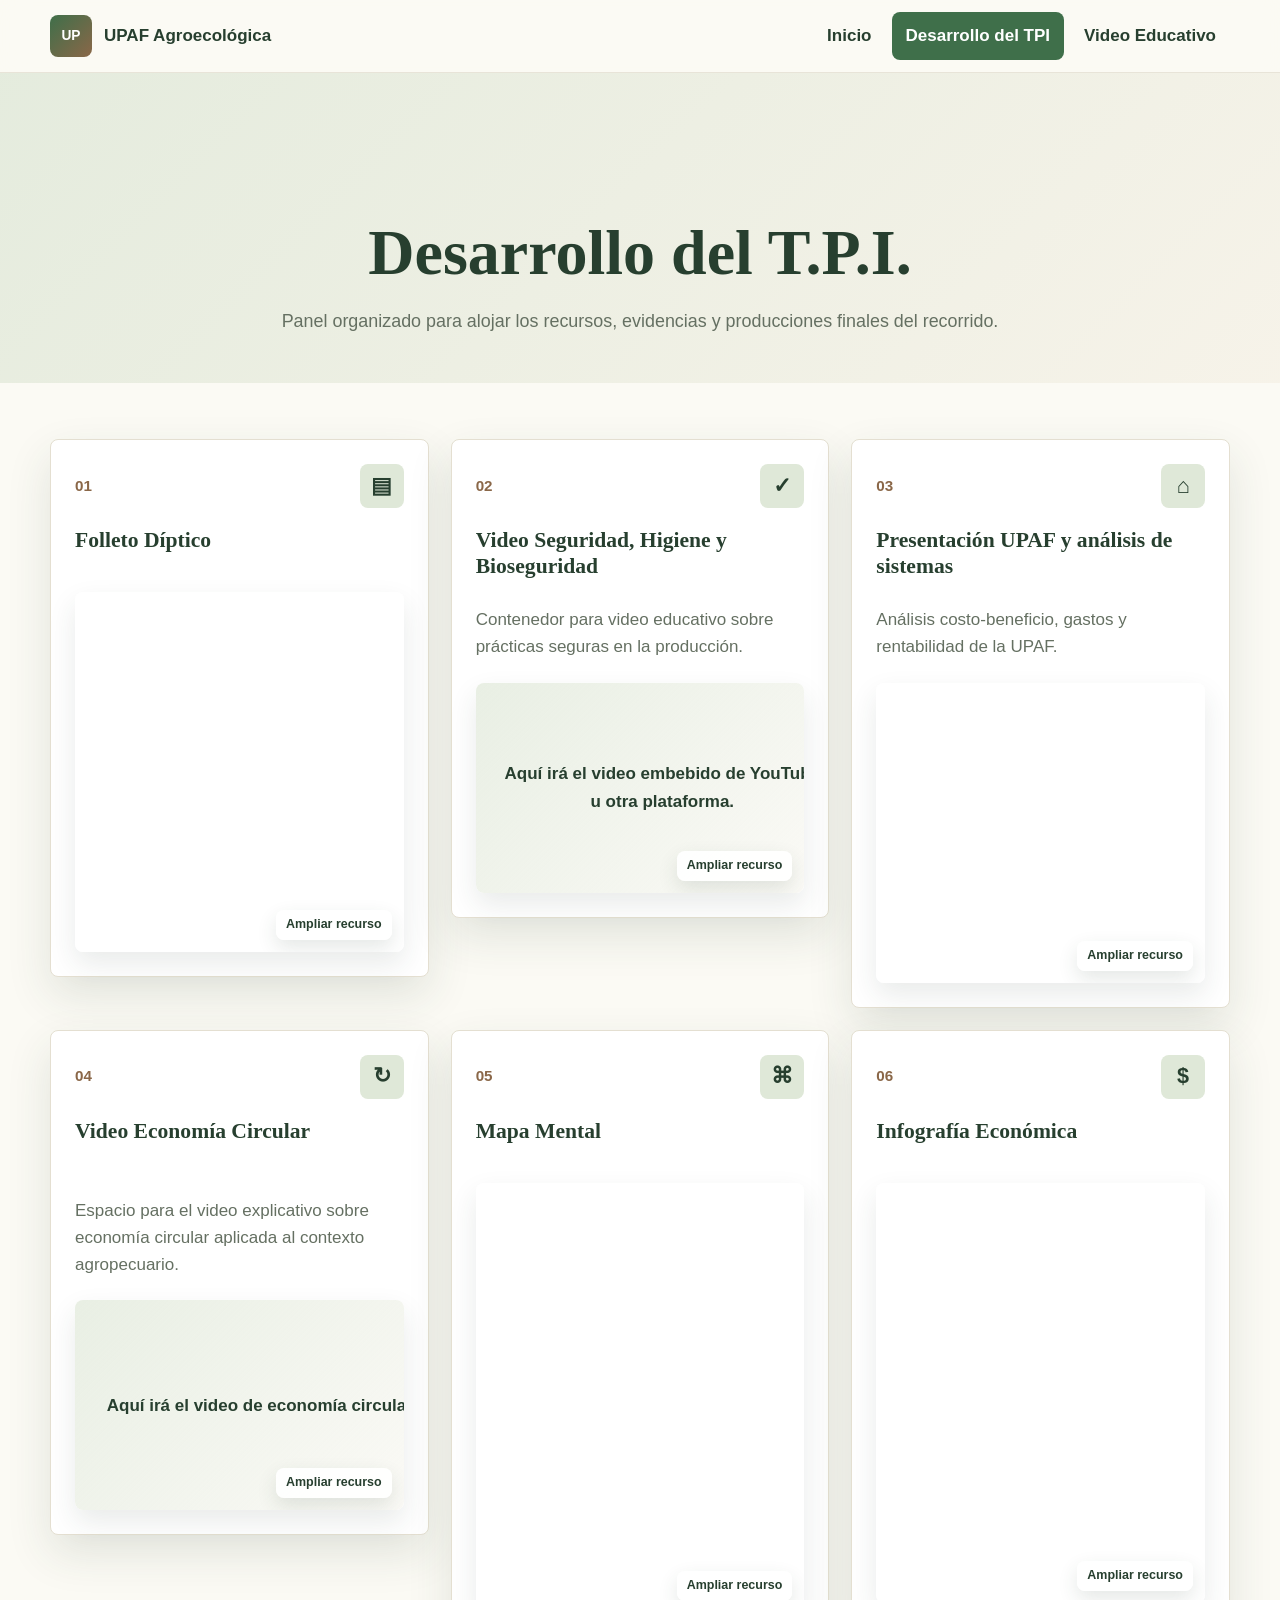
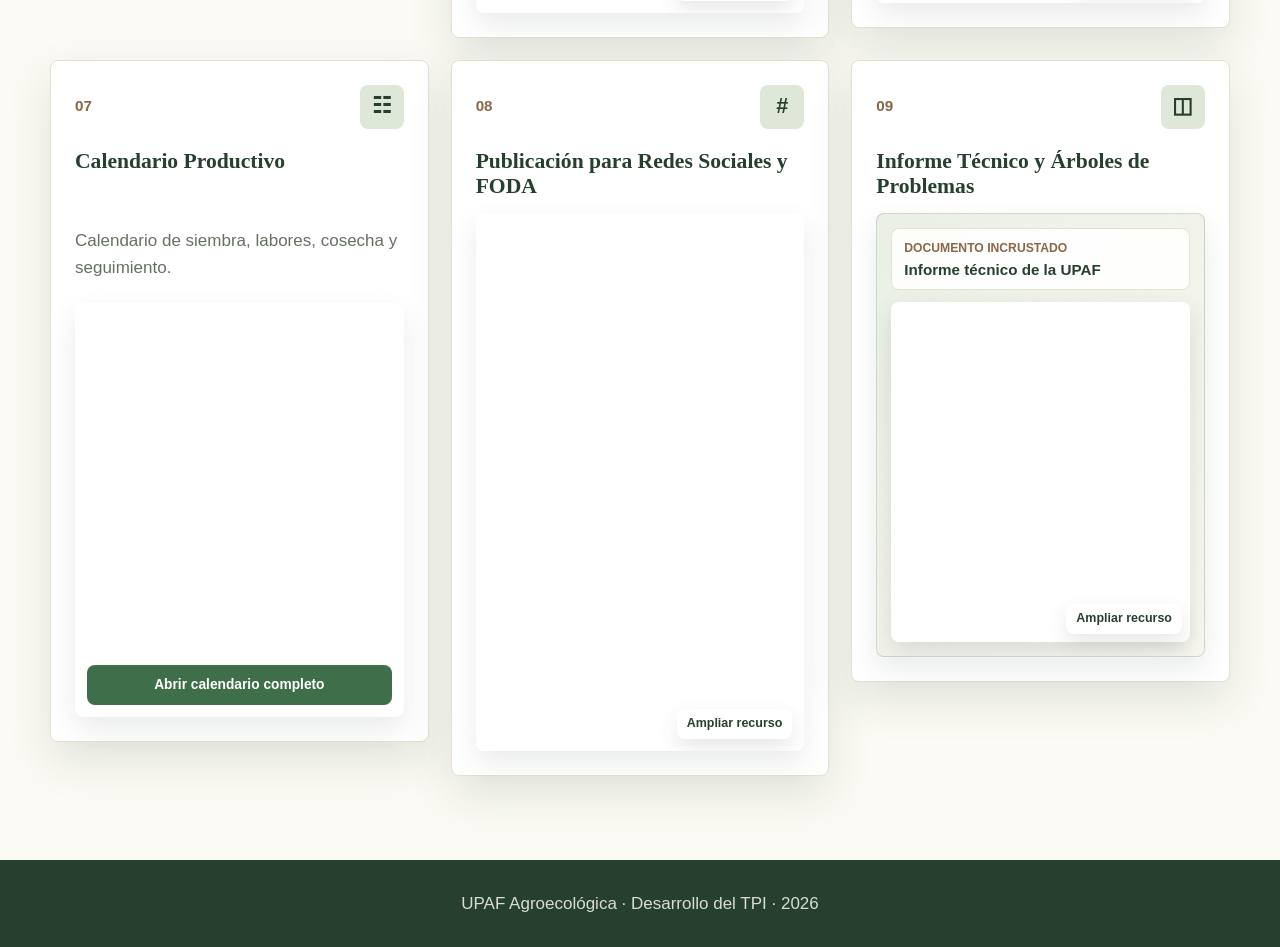
==== desarrollo.html @ 31204f32 "Update desarrollo.html" ====
<!DOCTYPE html>
<html lang="es">
<head>
  <meta charset="UTF-8">
  <meta name="viewport" content="width=device-width, initial-scale=1.0">
  <title>Desarrollo del Trabajo Práctico</title>
  <link rel="stylesheet" href="styles.css">
</head>
<body>
  <header class="site-header">
    <nav class="navbar" aria-label="Navegación principal">
      <a class="brand" href="index.html">
        <span class="brand-mark" aria-hidden="true">UP</span>
        <span>UPAF Agroecológica</span>
      </a>

      <button class="nav-toggle" type="button" aria-label="Abrir menú" aria-expanded="false">
        <span></span>
        <span></span>
        <span></span>
      </button>

      <div class="nav-links">
        <a href="index.html">Inicio</a>
        <a class="active" href="desarrollo.html">Desarrollo del TPI</a>
        <a href="video.html">Video Educativo</a>
      </div>
    </nav>
  </header>

  <main>
    <section class="page-title dashboard-title">
      <div class="reveal">
        <p class="eyebrow">   </p>
        <h1>Desarrollo del T.P.I.</h1>
        <p>Panel organizado para alojar los recursos, evidencias y producciones finales del recorrido.</p>
      </div>
    </section>

    <section class="dashboard-grid" aria-label="Ítems del trabajo práctico integrador">
      <article class="resource-card reveal">
        <div class="card-topline">
          <span class="item-number">01</span>
          <span class="card-icon" aria-hidden="true">▤</span>
        </div>

        <h2>Folleto Díptico</h2>
        
        <div class="embed-tile" role="button" tabindex="0" aria-expanded="false">
          <iframe
            class="canva-diptico-embed"
            title="Folleto Díptico - UPAF"
            src="https://www.canva.com/design/DAHMgf7BqwM/Q78pcGHdsYxn1C11ywBVEQ/view?embed"
            loading="lazy"
            allowfullscreen
            allow="fullscreen">
          </iframe>

          <span class="tile-action">Ampliar recurso</span>
        </div>
      </article>

      <article class="resource-card reveal">
        <div class="card-topline">
          <span class="item-number">02</span>
          <span class="card-icon" aria-hidden="true">✓</span>
        </div>

        <h2>Video Seguridad, Higiene y Bioseguridad</h2>
        <p>Contenedor para video educativo sobre prácticas seguras en la producción.</p>

        <div class="embed-tile video-tile" role="button" tabindex="0" aria-expanded="false">
          <div class="embed-canvas">Aquí irá el video embebido de YouTube u otra plataforma.</div>
          <span class="tile-action">Ampliar recurso</span>
        </div>
      </article>

      <article class="resource-card reveal">
  <div class="card-topline">
    <span class="item-number">03</span>
    <span class="card-icon" aria-hidden="true">⌂</span>
  </div>

  <h2>Presentación UPAF y análisis de sistemas</h2>
  <p>Análisis costo-beneficio, gastos y rentabilidad de la UPAF.</p>

  <div class="embed-tile" role="button" tabindex="0" aria-expanded="false">
    <iframe
      class="canva-presentacion-embed"
      title="Presentación UPAF y análisis de sistemas"
      src="https://www.canva.com/design/DAHNQ29NrTk/dgDT2QMXh6luUV_XUjzPig/view?embed"
      loading="lazy"
      allowfullscreen
      allow="fullscreen">
    </iframe>

    <span class="tile-action">Ampliar recurso</span>
  </div>
</article>

      <article class="resource-card reveal">
        <div class="card-topline">
          <span class="item-number">04</span>
          <span class="card-icon" aria-hidden="true">↻</span>
        </div>

        <h2>Video Economía Circular</h2>
        <p>Espacio para el video explicativo sobre economía circular aplicada al contexto agropecuario.</p>

        <div class="embed-tile video-tile" role="button" tabindex="0" aria-expanded="false">
          <div class="embed-canvas">Aquí irá el video de economía circular.</div>
          <span class="tile-action">Ampliar recurso</span>
        </div>
      </article>

       <article class="resource-card reveal">
  <div class="card-topline">
    <span class="item-number">05</span>
    <span class="card-icon" aria-hidden="true">⌘</span>
  </div>

  <h2>Mapa Mental</h2>
   
  <div class="embed-tile" role="button" tabindex="0" aria-expanded="false">
    <iframe
      class="canva-mapa-embed"
      title="Mapa Mental - Ítem 5"
      src="https://www.canva.com/design/DAHNTHBn_Vk/5OiLthMcTfbMWeRsR-VQDQ/view?embed"
      loading="lazy"
      allowfullscreen
      allow="fullscreen">
    </iframe>

    <span class="tile-action">Ampliar recurso</span>
  </div>
</article>

      <article class="resource-card reveal">
        <div class="card-topline">
          <span class="item-number">06</span>
          <span class="card-icon" aria-hidden="true">$</span>
        </div>

        <h2>Infografía Económica</h2>
        
        <div class="embed-tile" role="button" tabindex="0" aria-expanded="false">
          <iframe
            class="canva-infografia-embed"
            title="Análisis Costo-Beneficio y Rentabilidad de la UPAF Agroecológica"
            src="https://www.canva.com/design/DAHMsOQF4Qk/QjlqjZx2T0Th_l57SHjaow/view?embed"
            loading="lazy"
            allowfullscreen
            allow="fullscreen">
          </iframe>

          <span class="tile-action">Ampliar recurso</span>
        </div>
      </article>

      <article class="resource-card reveal">
  <div class="card-topline">
    <span class="item-number">07</span>
    <span class="card-icon" aria-hidden="true">☷</span>
  </div>

  <h2>Calendario Productivo</h2>
  <p>Calendario de siembra, labores, cosecha y seguimiento.</p>

  <div class="embed-tile canva-link-preview" aria-expanded="false">
    <iframe
      class="canva-calendario-embed"
      title="Calendario Productivo - Ítem 7"
      src="https://www.canva.com/design/DAHNTU8saII/o8NNFiSehuzFxORWzKnD2g/view?embed"
      loading="lazy"
      allowfullscreen
      allow="fullscreen">
    </iframe>

    <a
      class="open-resource-layer"
      href="https://www.canva.com/design/DAHNTU8saII/o8NNFiSehuzFxORWzKnD2g/view"
      target="_blank"
      rel="noopener"
      aria-label="Abrir calendario productivo">
    </a>

    <a
      class="resource-link"
      href="https://www.canva.com/design/DAHNTU8saII/o8NNFiSehuzFxORWzKnD2g/view"
      target="_blank"
      rel="noopener">
      Abrir calendario completo
    </a>
  </div>
</article>

      <article class="resource-card reveal">
        <div class="card-topline">
          <span class="item-number">08</span>
          <span class="card-icon" aria-hidden="true">#</span>
        </div>

        <h2>Publicación para Redes Sociales y FODA</h2>

        <div class="embed-tile" role="button" tabindex="0" aria-expanded="false">
          <iframe
            class="facebook-embed"
            title="Publicación en Facebook sobre la UPAF"
            src="https://www.facebook.com/plugins/post.php?href=https%3A%2F%2Fwww.facebook.com%2Fpermalink.php%3Fstory_fbid%3Dpfbid021XGgcSFDcW9GxDCyUX4ro1nxo2UN8PsGBqVs6NQ2mXGyNm9vTJs4uSeEaK51vmCpl%26id%3D100057621193525&show_text=true&width=500"
            loading="lazy"
            allowfullscreen
            allow="autoplay; clipboard-write; encrypted-media; picture-in-picture; web-share">
          </iframe>

          <span class="tile-action">Ampliar recurso</span>
        </div>
      </article>

      <article class="resource-card reveal">
        <div class="card-topline">
          <span class="item-number">09</span>
          <span class="card-icon" aria-hidden="true">◫</span>
        </div>

        <h2>Informe Técnico y Árboles de Problemas</h2>
        
        <div class="embed-tile report-preview" role="button" tabindex="0" aria-expanded="false">
          <div class="report-preview-label">
            <span>Documento incrustado</span>
            <strong>Informe técnico de la UPAF</strong>
          </div>

          <iframe
            class="calameo-embed"
            title="Informe Sobre Problemática en la UPAF"
            src="https://v.calameo.com/?bkcode=0082476121a59935789cb&mode=viewer&view=book"
            loading="lazy"
            allowfullscreen>
          </iframe>

          <span class="tile-action">Ampliar recurso</span>
        </div>
      </article>
    </section>
  </main>

  <footer class="footer">
    <p>UPAF Agroecológica · Desarrollo del TPI · 2026</p>
  </footer>

  <script src="script.js"></script>
</body>
</html>
---- styles.css ----
:root {
  --green-900: #273f2f;
  --green-700: #3f6f4a;
  --green-500: #6e9a65;
  --sage: #dfe8d8;
  --earth: #8a6748;
  --clay: #c98f5f;
  --beige: #f4efe3;
  --cream: #fbfaf4;
  --white: #ffffff;
  --ink: #243027;
  --muted: #657062;
  --line: #e4dfd1;
  --shadow: 0 18px 45px rgba(39, 63, 47, 0.12);
  --radius: 8px;
  --max-width: 1180px;
}

/* Base global */
* {
  box-sizing: border-box;
}

html {
  scroll-behavior: smooth;
}

body {
  margin: 0;
  color: var(--ink);
  background: var(--cream);
  font-family: "Segoe UI", "Source Sans Pro", Arial, sans-serif;
  font-size: 17px;
  line-height: 1.6;
}

a {
  color: inherit;
  text-decoration: none;
}

button {
  font: inherit;
}

/* Navegación fija */
.site-header {
  position: sticky;
  top: 0;
  z-index: 100;
  border-bottom: 1px solid rgba(228, 223, 209, 0.8);
  background: rgba(251, 250, 244, 0.92);
  backdrop-filter: blur(14px);
}

.navbar {
  display: flex;
  align-items: center;
  justify-content: space-between;
  width: min(100% - 32px, var(--max-width));
  min-height: 72px;
  margin: 0 auto;
  gap: 24px;
}

.brand {
  display: inline-flex;
  align-items: center;
  gap: 12px;
  font-weight: 700;
  color: var(--green-900);
}

.brand-mark {
  display: grid;
  place-items: center;
  width: 42px;
  height: 42px;
  border-radius: var(--radius);
  color: var(--white);
  background: linear-gradient(135deg, var(--green-700), var(--earth));
  font-size: 0.86rem;
  letter-spacing: 0;
}

.nav-links {
  display: flex;
  align-items: center;
  gap: 6px;
}

.nav-links a {
  padding: 10px 14px;
  border-radius: var(--radius);
  color: var(--green-900);
  font-weight: 600;
  transition: background 180ms ease, color 180ms ease;
}

.nav-links a:hover,
.nav-links a.active {
  color: var(--white);
  background: var(--green-700);
}

.nav-toggle {
  display: none;
  width: 44px;
  height: 44px;
  border: 1px solid var(--line);
  border-radius: var(--radius);
  background: var(--white);
}

.nav-toggle span {
  display: block;
  width: 20px;
  height: 2px;
  margin: 5px auto;
  background: var(--green-900);
  transition: transform 180ms ease, opacity 180ms ease;
}

/* Portadas y encabezados */
.hero {
  display: grid;
  align-items: end;
  min-height: 520px;
  padding: 132px 24px 76px;
  color: var(--white);
  background:
    linear-gradient(90deg, rgba(39, 63, 47, 0.86), rgba(39, 63, 47, 0.5)),
    radial-gradient(circle at 82% 18%, rgba(224, 180, 91, 0.34), transparent 30%),
    linear-gradient(135deg, #2f5e3d, #9b7b54);
}

.home-hero {
  position: relative;
  overflow: hidden;
}

.home-hero::after {
  content: "";
  position: absolute;
  inset: auto 0 0;
  height: 138px;
  background:
    linear-gradient(165deg, transparent 52%, rgba(251, 250, 244, 0.96) 53%),
    linear-gradient(185deg, transparent 42%, rgba(132, 168, 108, 0.38) 43%);
  pointer-events: none;
}

.hero-content,
.page-title > div,
.section,
.dashboard-grid {
  width: min(100% - 32px, var(--max-width));
  margin: 0 auto;
}

.hero-content {
  position: relative;
  z-index: 1;
}

.eyebrow {
  margin: 0 0 10px;
  color: var(--clay);
  font-size: 0.82rem;
  font-weight: 700;
  letter-spacing: 0;
  text-transform: uppercase;
}

h1,
h2,
h3 {
  margin: 0;
  color: var(--green-900);
  font-family: Georgia, "Times New Roman", serif;
  line-height: 1.18;
}

.hero h1 {
  max-width: 760px;
  color: var(--white);
  font-size: clamp(2.75rem, 7vw, 5.6rem);
}

.hero-subtitle {
  max-width: 680px;
  margin: 18px 0 0;
  color: rgba(255, 255, 255, 0.88);
  font-size: clamp(1.1rem, 2.3vw, 1.45rem);
}

/* Secciones de contenido */
.section {
  padding: 76px 0;
}

.section-grid {
  display: grid;
  grid-template-columns: minmax(0, 1fr) minmax(320px, 0.9fr);
  align-items: center;
  gap: 34px;
}

.media-frame,
.content-panel,
.summary-card,
.resource-card,
.credits-card,
.embed-shell {
  border: 1px solid var(--line);
  border-radius: var(--radius);
  background: var(--white);
  box-shadow: var(--shadow);
}

.media-frame {
  padding: 14px;
}

.image-placeholder {
  display: grid;
  min-height: 360px;
  overflow: hidden;
  border-radius: var(--radius);
  background: var(--beige);
}

.image-placeholder svg {
  width: 100%;
  height: 100%;
  min-height: 280px;
}

.image-placeholder p {
  margin: 0;
  padding: 16px 18px;
  color: var(--muted);
  background: var(--white);
  font-weight: 600;
}

.content-panel {
  padding: 32px;
}

.content-panel h2,
.section-heading h2,
.credits-card h2 {
  font-size: clamp(1.75rem, 3vw, 2.55rem);
}

.content-panel p,
.summary-card p,
.page-title p,
.resource-card p {
  color: var(--muted);
}

.data-list,
.credits-list {
  display: grid;
  gap: 14px;
  margin: 24px 0 0;
}

.data-list div,
.credits-list div {
  display: grid;
  grid-template-columns: 135px 1fr;
  gap: 14px;
  padding-top: 14px;
  border-top: 1px solid var(--line);
}

dt {
  color: var(--green-900);
  font-weight: 700;
}

dd {
  margin: 0;
  color: var(--muted);
}

.soft-band {
  width: 100%;
  max-width: none;
  padding-right: max(16px, calc((100% - var(--max-width)) / 2));
  padding-left: max(16px, calc((100% - var(--max-width)) / 2));
  background: linear-gradient(180deg, var(--sage), rgba(223, 232, 216, 0.35));
}

.section-heading {
  margin-bottom: 24px;
}

.summary-card {
  display: grid;
  grid-template-columns: 82px 1fr;
  gap: 20px;
  padding: 28px;
}

.summary-icon {
  display: grid;
  place-items: center;
  width: 72px;
  height: 72px;
  border-radius: var(--radius);
  color: var(--green-700);
  background: var(--sage);
}

.summary-icon svg {
  width: 44px;
  height: 44px;
  fill: none;
  stroke: currentColor;
  stroke-width: 2.4;
  stroke-linecap: round;
  stroke-linejoin: round;
}

/* Contenedores preparados para recursos embebidos */
.embed-shell {
  overflow: hidden;
}

.embed-shell.large {
  min-height: 540px;
}

.embed-toolbar {
  display: flex;
  align-items: center;
  justify-content: space-between;
  gap: 16px;
  padding: 14px 18px;
  color: var(--white);
  background: var(--green-900);
  font-size: 0.95rem;
  font-weight: 700;
}

.embed-toolbar span:last-child {
  color: rgba(255, 255, 255, 0.7);
  font-weight: 600;
}

.embed-placeholder,
.video-placeholder {
  display: grid;
  place-items: center;
  min-height: 460px;
  padding: 28px;
  text-align: center;
  background:
    linear-gradient(45deg, rgba(223, 232, 216, 0.45) 25%, transparent 25%),
    linear-gradient(-45deg, rgba(223, 232, 216, 0.45) 25%, transparent 25%),
    var(--cream);
  background-size: 24px 24px;
}

.embed-placeholder p,
.video-placeholder p {
  margin: 0;
  color: var(--green-900);
  font-weight: 700;
}

code {
  display: inline-block;
  max-width: 100%;
  margin-top: 12px;
  padding: 8px 10px;
  overflow-wrap: anywhere;
  border-radius: var(--radius);
  color: var(--earth);
  background: var(--white);
  font-size: 0.9rem;
}

.page-title {
  padding: 132px 0 48px;
  background: linear-gradient(135deg, rgba(223, 232, 216, 0.8), rgba(244, 239, 227, 0.65));
}

.page-title h1 {
  max-width: 840px;
  font-size: clamp(2.2rem, 5vw, 4rem);
}

.page-title p:not(.eyebrow) {
  max-width: 720px;
  margin: 16px 0 0;
  font-size: 1.12rem;
}

.dashboard-grid {
  display: grid;
  grid-template-columns: repeat(3, minmax(0, 1fr));
  gap: 22px;
  padding: 56px 0 84px;
}

.resource-card {
  display: flex;
  flex-direction: column;
  min-height: 360px;
  padding: 24px;
  transition: transform 180ms ease, box-shadow 180ms ease, border-color 180ms ease;
}

.resource-card:hover {
  transform: translateY(-4px);
  border-color: rgba(63, 111, 74, 0.34);
  box-shadow: 0 22px 54px rgba(39, 63, 47, 0.16);
}

.card-topline {
  display: flex;
  align-items: center;
  justify-content: space-between;
  margin-bottom: 20px;
}

.item-number {
  color: var(--earth);
  font-size: 0.95rem;
  font-weight: 800;
}

.card-icon {
  display: grid;
  place-items: center;
  width: 44px;
  height: 44px;
  border-radius: var(--radius);
  color: var(--green-900);
  background: var(--sage);
  font-size: 1.35rem;
  font-weight: 800;
}

.resource-card h2 {
  min-height: 64px;
  font-size: 1.35rem;
}

.resource-card p {
  flex: 1;
  margin: 14px 0 22px;
}

.embed-toggle {
  align-self: flex-start;
  border: 0;
  border-radius: var(--radius);
  padding: 10px 16px;
  color: var(--white);
  background: var(--green-700);
  cursor: pointer;
  font-weight: 700;
  transition: background 180ms ease, transform 180ms ease;
}

.embed-toggle:hover {
  background: var(--green-900);
  transform: translateY(-1px);
}

.card-embed {
  margin-top: 18px;
}

.embed-placeholder.compact {
  min-height: 190px;
  border: 1px dashed rgba(63, 111, 74, 0.45);
  border-radius: var(--radius);
  color: var(--muted);
  font-weight: 700;
}

.embed-shell iframe,
.card-embed iframe {
  display: block;
  width: 100%;
  min-height: 460px;
  border: 0;
  background: var(--white);
}

.card-embed iframe {
  min-height: 260px;
  border: 1px solid var(--line);
  border-radius: var(--radius);
}

.video-shell {
  max-width: 1040px;
  margin: 0 auto;
}

.video-placeholder {
  min-height: 560px;
  aspect-ratio: 16 / 9;
}

.credits-section {
  padding-top: 0;
}

.credits-card {
  max-width: 760px;
  margin: 0 auto;
  padding: 32px;
}

.footer {
  padding: 30px 16px;
  color: rgba(255, 255, 255, 0.82);
  background: var(--green-900);
  text-align: center;
}

.footer p {
  margin: 0;
}

/* Animaciones suaves de aparición */
.reveal {
  opacity: 0;
  transform: translateY(18px);
  transition: opacity 520ms ease, transform 520ms ease;
}

.reveal.is-visible {
  opacity: 1;
  transform: translateY(0);
}

/* Adaptación a tablets y móviles */
@media (max-width: 940px) {
  .section-grid,
  .dashboard-grid {
    grid-template-columns: repeat(2, minmax(0, 1fr));
  }

  .section-grid {
    grid-template-columns: 1fr;
  }
}

@media (max-width: 720px) {
  body {
    font-size: 16px;
  }

  .navbar {
    min-height: 64px;
  }

  .nav-toggle {
    display: inline-block;
  }

  .nav-links {
    position: fixed;
    top: 64px;
    right: 16px;
    left: 16px;
    display: grid;
    gap: 8px;
    padding: 12px;
    border: 1px solid var(--line);
    border-radius: var(--radius);
    background: var(--white);
    box-shadow: var(--shadow);
    transform: translateY(-12px);
    opacity: 0;
    pointer-events: none;
    transition: opacity 180ms ease, transform 180ms ease;
  }

  .nav-links.is-open {
    transform: translateY(0);
    opacity: 1;
    pointer-events: auto;
  }

  .nav-toggle.is-open span:nth-child(1) {
    transform: translateY(7px) rotate(45deg);
  }

  .nav-toggle.is-open span:nth-child(2) {
    opacity: 0;
  }

  .nav-toggle.is-open span:nth-child(3) {
    transform: translateY(-7px) rotate(-45deg);
  }

  .hero {
    min-height: 470px;
    padding: 112px 20px 72px;
  }

  .section {
    padding: 54px 0;
  }

  .soft-band {
    padding-top: 54px;
    padding-bottom: 54px;
  }

  .dashboard-grid {
    grid-template-columns: 1fr;
    padding-top: 38px;
  }

  .summary-card,
  .data-list div,
  .credits-list div {
    grid-template-columns: 1fr;
  }

  .resource-card {
    min-height: auto;
  }

  .resource-card h2 {
    min-height: 0;
  }

  .embed-toolbar {
    align-items: flex-start;
    flex-direction: column;
  }

  .embed-placeholder,
  .video-placeholder {
    min-height: 330px;
  }
}

@media (prefers-reduced-motion: reduce) {
  *,
  *::before,
  *::after {
    scroll-behavior: auto !important;
    transition-duration: 0.01ms !important;
    animation-duration: 0.01ms !important;
  }
}

/* Corrección para tarjetas con recursos incrustados en desarrollo.html */

.dashboard-grid {
  align-items: start;
}

.resource-card {
  scroll-margin-top: 96px;
}

.resource-card.is-expanded {
  grid-column: 1 / -1;
  min-height: auto;
}

.resource-card.is-expanded:hover {
  transform: none;
}

.embed-tile {
  position: relative;
  display: block;
  width: 100%;
  min-height: 210px;
  margin-top: auto;
  overflow: hidden;
  border-radius: var(--radius);
  background: var(--white);
  cursor: pointer;
  isolation: isolate;
  box-shadow: 0 12px 28px rgba(39, 63, 47, 0.1);
  transition: transform 180ms ease, box-shadow 180ms ease;
}

.embed-tile:hover,
.embed-tile:focus-visible {
  transform: translateY(-2px);
  box-shadow: 0 18px 38px rgba(39, 63, 47, 0.16);
  outline: 3px solid rgba(110, 154, 101, 0.24);
  outline-offset: 3px;
}

.embed-tile iframe {
  display: block;
  width: 100%;
  max-width: 100%;
  height: 210px;
  border: 0;
  background: var(--white);
}

.embed-tile .embed-canvas {
  display: grid;
  place-items: center;
  min-height: 210px;
  padding: 22px;
  color: var(--green-900);
  background:
    linear-gradient(135deg, rgba(223, 232, 216, 0.7), rgba(244, 239, 227, 0.28)),
    var(--white);
  text-align: center;
  font-weight: 700;
}

.embed-tile.video-tile .embed-canvas {
  aspect-ratio: 16 / 9;
}

.embed-tile .canva-diptico-embed,
.embed-tile .canva-calendario-embed {
  height: 360px;
}

.embed-tile .canva-infografia-embed {
  height: 420px;
}

.embed-tile .facebook-embed {
  max-width: 500px;
  height: 538px;
  margin: 0 auto;
}

.embed-tile .calameo-embed {
  width: 100%;
  max-width: 100%;
  height: 300px;
  margin: 0 auto;
  border: 0;
}

.tile-action {
  position: absolute;
  right: 12px;
  bottom: 12px;
  z-index: 20;
  padding: 5px 10px;
  border-radius: var(--radius);
  color: var(--green-900);
  background: rgba(255, 255, 255, 0.95);
  box-shadow: 0 8px 20px rgba(39, 63, 47, 0.12);
  font-size: 0.78rem;
  font-weight: 800;
  pointer-events: auto;
}

.resource-card.is-expanded .embed-tile {
  min-height: 580px;
  margin-top: 20px;
  box-shadow: none;
}

.resource-card.is-expanded .embed-tile iframe {
  height: 580px;
}

.resource-card.is-expanded .embed-tile .embed-canvas {
  min-height: 580px;
  padding: 34px;
  background: var(--white);
}

.resource-card.is-expanded .embed-tile .canva-diptico-embed,
.resource-card.is-expanded .embed-tile .canva-calendario-embed {
  height: 720px;
}

.resource-card.is-expanded .embed-tile .canva-infografia-embed {
  height: 980px;
}

.resource-card.is-expanded .embed-tile .facebook-embed {
  height: 620px;
}

.resource-card.is-expanded .embed-tile .calameo-embed {
  height: 580px;
}

@media (max-width: 720px) {
  .resource-card.is-expanded {
    grid-column: auto;
  }

  .embed-tile,
  .embed-tile iframe,
  .embed-tile .embed-canvas {
    min-height: 190px;
  }

  .embed-tile .canva-diptico-embed,
  .embed-tile .canva-calendario-embed {
    height: 320px;
    min-height: 320px;
  }

  .embed-tile .canva-infografia-embed {
    height: 420px;
    min-height: 420px;
  }

  .embed-tile .calameo-embed {
    height: 300px;
    min-height: 300px;
  }

  .resource-card.is-expanded .embed-tile,
  .resource-card.is-expanded .embed-tile iframe,
  .resource-card.is-expanded .embed-tile .embed-canvas {
    min-height: 420px;
  }

  .resource-card.is-expanded .embed-tile .canva-diptico-embed,
  .resource-card.is-expanded .embed-tile .canva-calendario-embed {
    height: 560px;
    min-height: 560px;
  }

  .resource-card.is-expanded .embed-tile .canva-infografia-embed {
    height: 760px;
    min-height: 760px;
  }

  .resource-card.is-expanded .embed-tile .calameo-embed {
    height: 520px;
    min-height: 520px;
  }
}


/* Mejora visual del ítem 9 - Informe / reporte */

.report-preview {
  padding: 14px;
  background:
    linear-gradient(135deg, rgba(223, 232, 216, 0.65), rgba(244, 239, 227, 0.45)),
    #ffffff;
  border: 1px solid rgba(63, 111, 74, 0.22);
}

.report-preview-label {
  display: grid;
  gap: 2px;
  margin-bottom: 12px;
  padding: 10px 12px;
  border-radius: 8px;
  color: #273f2f;
  background: rgba(255, 255, 255, 0.88);
  border: 1px solid rgba(228, 223, 209, 0.9);
}

.report-preview-label span {
  color: #8a6748;
  font-size: 0.76rem;
  font-weight: 800;
  text-transform: uppercase;
  letter-spacing: 0;
}

.report-preview-label strong {
  font-size: 0.95rem;
  line-height: 1.25;
}

.report-preview .calameo-embed {
  display: block;
  width: 100% !important;
  max-width: 100% !important;
  height: 340px !important;
  border: 0 !important;
  border-radius: 8px;
  background: #ffffff;
  box-shadow: 0 10px 24px rgba(39, 63, 47, 0.14);
}

.resource-card.is-expanded .report-preview .calameo-embed {
  height: 640px !important;
}

.report-preview .tile-action {
  right: 22px;
  bottom: 22px;
}

@media (max-width: 720px) {
  .report-preview .calameo-embed {
    height: 320px !important;
  }

  .resource-card.is-expanded .report-preview .calameo-embed {
    height: 540px !important;
  }
}


/* Centrar encabezado principal de la página Desarrollo */

.dashboard-title {
  text-align: center;
}

.dashboard-title > div {
  display: grid;
  justify-items: center;
}

.dashboard-title h1 {
  width: 100%;
  max-width: 100%;
  text-align: center;
}

.dashboard-title p {
  max-width: 100%;
  text-align: center;
}


/* Hace clickeable el calendario de Canva completo */

.canva-clickable-preview {
  position: relative;
}

.canva-clickable-preview .iframe-open-layer {
  position: absolute;
  inset: 0;
  z-index: 15;
  display: block;
  border-radius: 8px;
  background: transparent;
}

.canva-clickable-preview .tile-action {
  z-index: 20;
  pointer-events: none;
}
/* Ítem 7 - Calendario Canva clickeable */

.canva-link-preview {
  position: relative;
  padding-bottom: 54px;
}

.canva-link-preview .open-resource-layer {
  position: absolute;
  inset: 0 0 54px 0;
  z-index: 15;
  display: block;
  border-radius: 8px 8px 0 0;
  background: transparent;
}

.canva-link-preview .resource-link {
  position: absolute;
  right: 12px;
  bottom: 12px;
  left: 12px;
  z-index: 25;
  display: block;
  padding: 9px 12px;
  border-radius: 8px;
  color: #ffffff;
  background: #3f6f4a;
  font-size: 0.86rem;
  font-weight: 800;
  text-align: center;
}

.canva-link-preview .resource-link:hover {
  background: #273f2f;
}


/* Ítem 5 - Mapa Mental en Canva */

.embed-tile .canva-mapa-embed {
  width: 100% !important;
  height: 430px !important;
  border: 0 !important;
}

.resource-card.is-expanded .embed-tile .canva-mapa-embed {
  height: 900px !important;
}

@media (max-width: 720px) {
  .embed-tile .canva-mapa-embed {
    height: 430px !important;
    min-height: 430px;
  }

  .resource-card.is-expanded .embed-tile .canva-mapa-embed {
    height: 760px !important;
    min-height: 760px;
  }
}

.main-image {
  display: block;
  width: 100%;
  height: auto;
  border-radius: 8px;
}
Debés incrustarlo en `index.html`, en la **Sección 3: Secuencia Didáctica**.

Buscá este bloque:

```html
<div class="embed-shell large reveal">
  <div class="embed-toolbar">
    <span>Visor PDF</span>
    <span>iframe preparado</span>
  </div>

  <div class="embed-placeholder">
    <p>Aquí se incrustará la secuencia didáctica en formato PDF.</p>
    <code>&lt;iframe src="ruta-del-pdf.pdf"&gt;&lt;/iframe&gt;</code>
  </div>
</div>
```

Y reemplazalo por este:

```html
<div class="embed-shell large reveal">
  <div class="embed-toolbar">
    <span>Secuencia Didáctica</span>
    <span>Documento incrustado</span>
  </div>

  <iframe
    class="document-embed"
    title="Secuencia Didáctica"
    src="https://docs.google.com/document/d/e/2PACX-1vS4rLDnPW2MPdpsQBTANi0W0fSlacHZTo8EdYUgH3TrhfxqoQtCGMOrkkI7AzbZ5825nldWtmQhPQYa/pub?embedded=true"
    loading="lazy">
  </iframe>
</div>

```css
.document-embed {
  display: block;
  width: 100%;
  min-height: 720px;
  border: 0;
  background: #ffffff;
}

@media (max-width: 720px) {
  .document-embed {
    min-height: 560px;
  }
}


/* Ítem 3 - Presentación UPAF en Canva */

.embed-tile .canva-presentacion-embed {
  width: 100% !important;
  height: 300px !important;
  border: 0 !important;
}

.resource-card.is-expanded .embed-tile .canva-presentacion-embed {
  height: 720px !important;
}

@media (max-width: 720px) {
  .embed-tile .canva-presentacion-embed {
    height: 260px !important;
    min-height: 260px;
  }

  .resource-card.is-expanded .embed-tile .canva-presentacion-embed {
    height: 560px !important;
    min-height: 560px;
  }
}
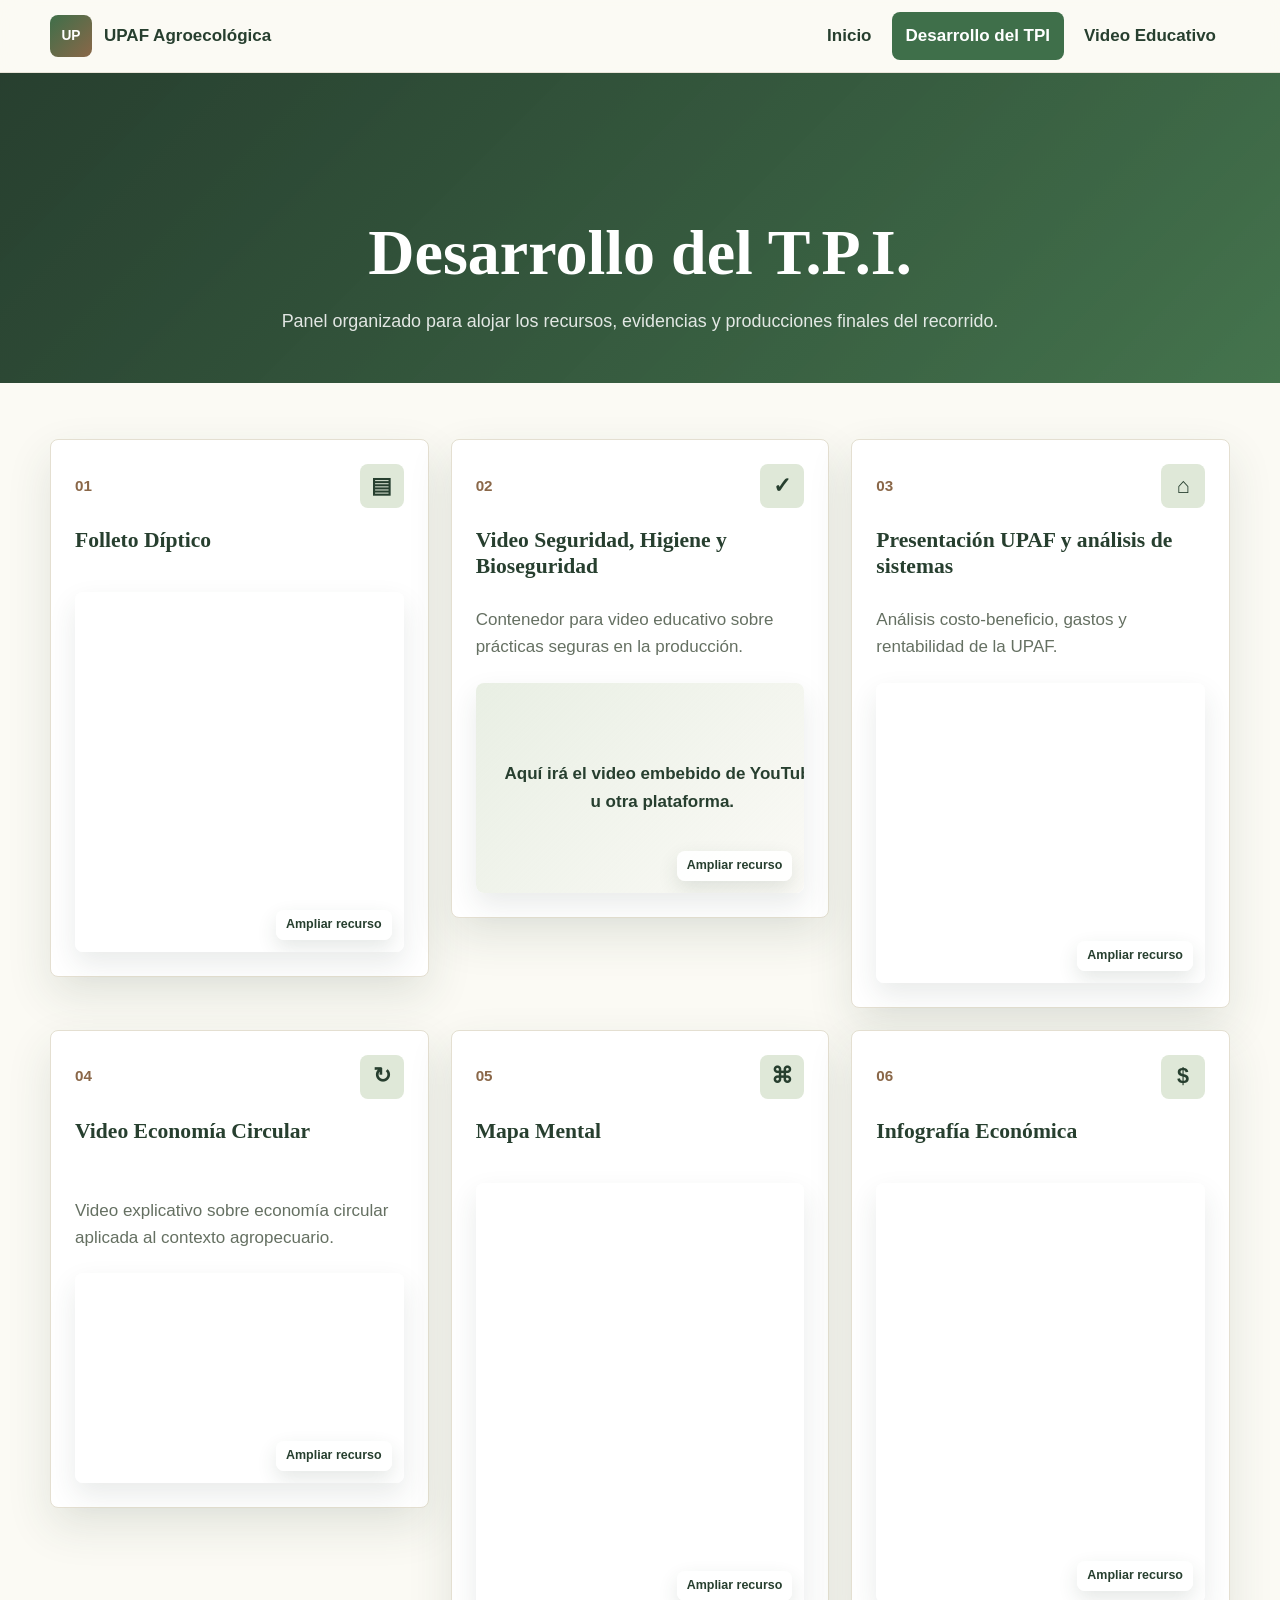
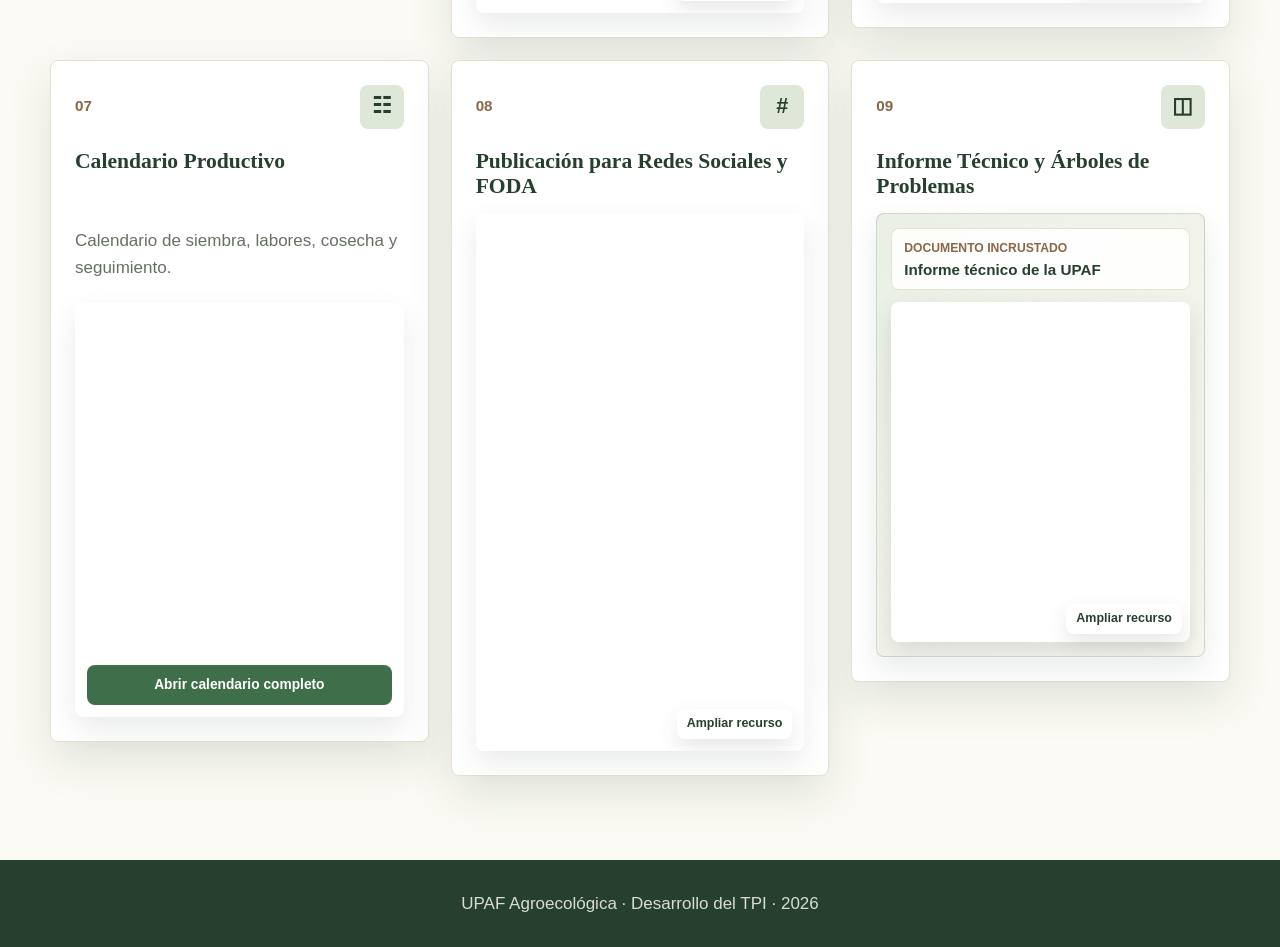
==== commit e3953aa6: "Update desarrollo.html" ====
--- a/desarrollo.html
+++ b/desarrollo.html
@@ -99,19 +99,27 @@
 </article>
 
       <article class="resource-card reveal">
-        <div class="card-topline">
-          <span class="item-number">04</span>
-          <span class="card-icon" aria-hidden="true">↻</span>
-        </div>
-
-        <h2>Video Economía Circular</h2>
-        <p>Espacio para el video explicativo sobre economía circular aplicada al contexto agropecuario.</p>
-
-        <div class="embed-tile video-tile" role="button" tabindex="0" aria-expanded="false">
-          <div class="embed-canvas">Aquí irá el video de economía circular.</div>
-          <span class="tile-action">Ampliar recurso</span>
-        </div>
-      </article>
+  <div class="card-topline">
+    <span class="item-number">04</span>
+    <span class="card-icon" aria-hidden="true">↻</span>
+  </div>
+
+  <h2>Video Economía Circular</h2>
+  <p>Video explicativo sobre economía circular aplicada al contexto agropecuario.</p>
+
+  <div class="embed-tile" role="button" tabindex="0" aria-expanded="false">
+    <iframe
+      class="canva-reel-embed"
+      title="Video Economía Circular - Ítem 4"
+      src="https://www.canva.com/design/DAHNXpy8evI/AhHV9vnSu8hOn-l5vkQZ5Q/watch?embed"
+      loading="lazy"
+      allowfullscreen
+      allow="fullscreen">
+    </iframe>
+
+    <span class="tile-action">Ampliar recurso</span>
+  </div>
+</article>
 
        <article class="resource-card reveal">
   <div class="card-topline">
--- a/styles.css
+++ b/styles.css
@@ -1097,3 +1097,48 @@
     min-height: 560px;
   }
 }
+
+/* Secuencia didáctica centrada y con ancho más cómodo */
+
+.section .embed-shell.large {
+  width: min(100% - 32px, 860px);
+  max-width: 860px;
+  margin: 0 auto;
+}
+
+.document-embed {
+  display: block;
+  width: 100%;
+  min-height: 680px;
+  border: 0;
+  background: #ffffff;
+}
+
+@media (max-width: 720px) {
+  .section .embed-shell.large {
+    width: min(100% - 24px, 100%);
+  }
+
+  .document-embed {
+    min-height: 560px;
+  }
+}
+
+/* Encabezado de la página Desarrollo */
+
+.dashboard-title {
+  color: #ffffff;
+  background:
+    linear-gradient(135deg, rgba(39, 63, 47, 0.96), rgba(63, 111, 74, 0.88)),
+    linear-gradient(135deg, #273f2f, #6e9a65);
+}
+
+.dashboard-title .eyebrow,
+.dashboard-title h1,
+.dashboard-title p {
+  color: #ffffff;
+}
+
+.dashboard-title p {
+  color: rgba(255, 255, 255, 0.86);
+}
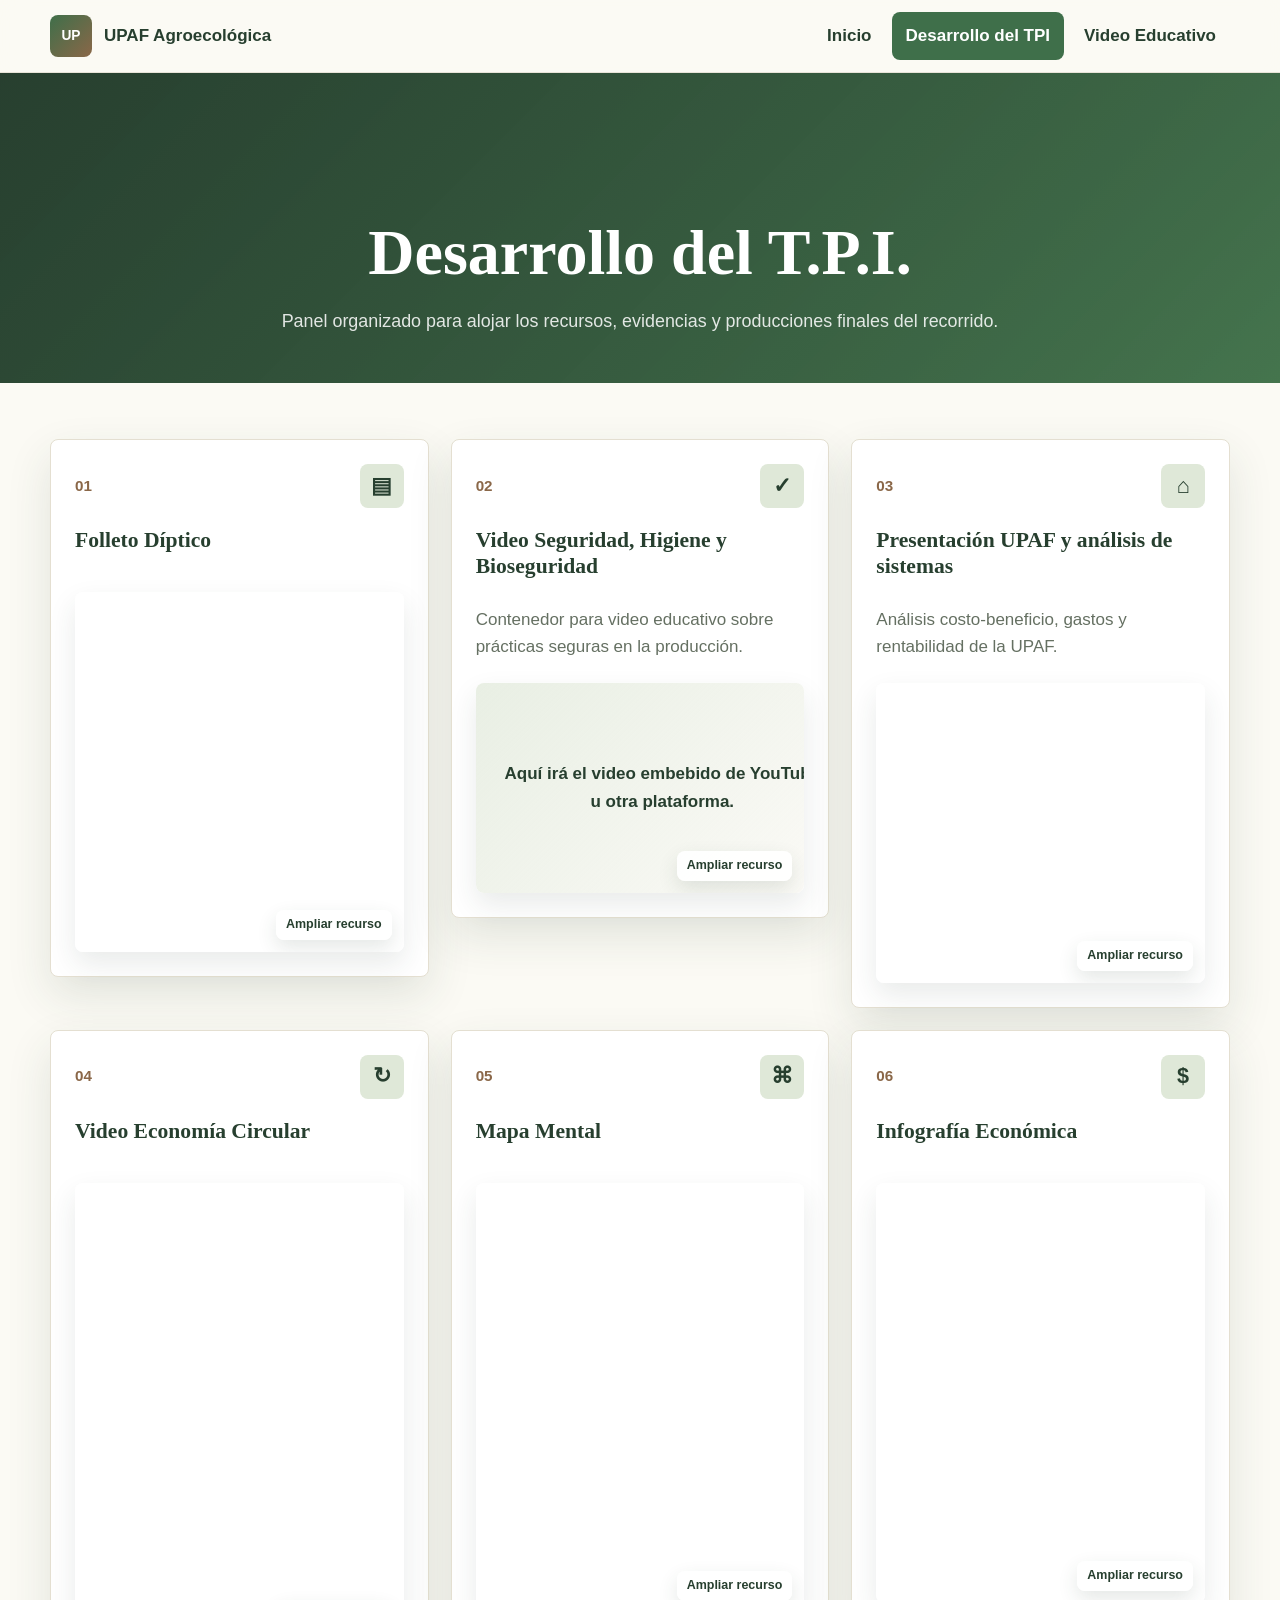
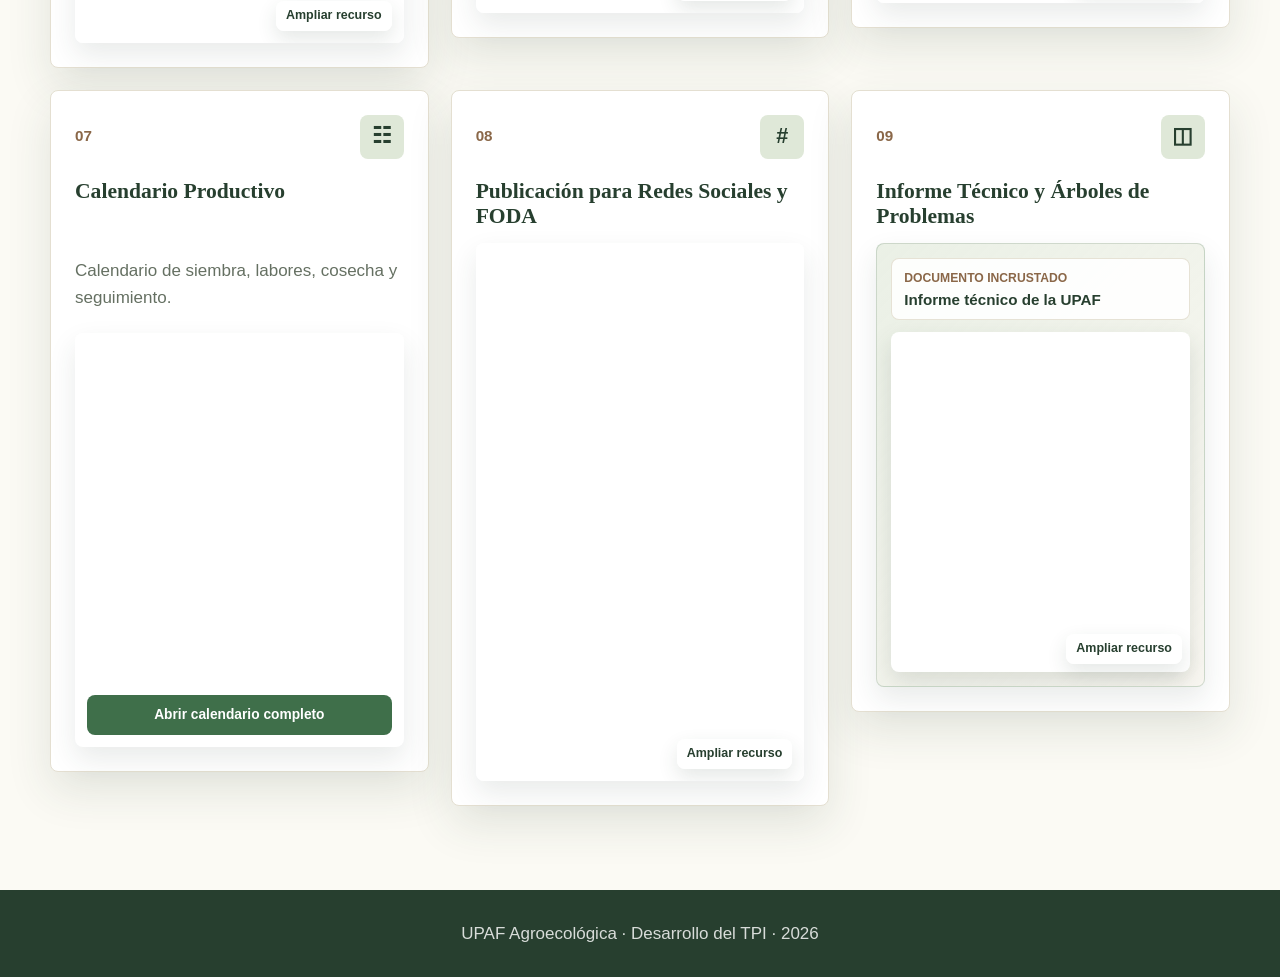
==== commit 0899f11c: "Update desarrollo.html" ====
--- a/desarrollo.html
+++ b/desarrollo.html
@@ -105,8 +105,7 @@
   </div>
 
   <h2>Video Economía Circular</h2>
-  <p>Video explicativo sobre economía circular aplicada al contexto agropecuario.</p>
-
+  
   <div class="embed-tile" role="button" tabindex="0" aria-expanded="false">
     <iframe
       class="canva-reel-embed"
--- a/styles.css
+++ b/styles.css
@@ -1142,3 +1142,27 @@
 .dashboard-title p {
   color: rgba(255, 255, 255, 0.86);
 }
+
+/* Ítem 4 - Video Economía Circular en Canva */
+
+.embed-tile .canva-reel-embed {
+  width: 100% !important;
+  height: 460px !important;
+  border: 0 !important;
+}
+
+.resource-card.is-expanded .embed-tile .canva-reel-embed {
+  height: 980px !important;
+}
+
+@media (max-width: 720px) {
+  .embed-tile .canva-reel-embed {
+    height: 500px !important;
+    min-height: 500px;
+  }
+
+  .resource-card.is-expanded .embed-tile .canva-reel-embed {
+    height: 780px !important;
+    min-height: 780px;
+  }
+}
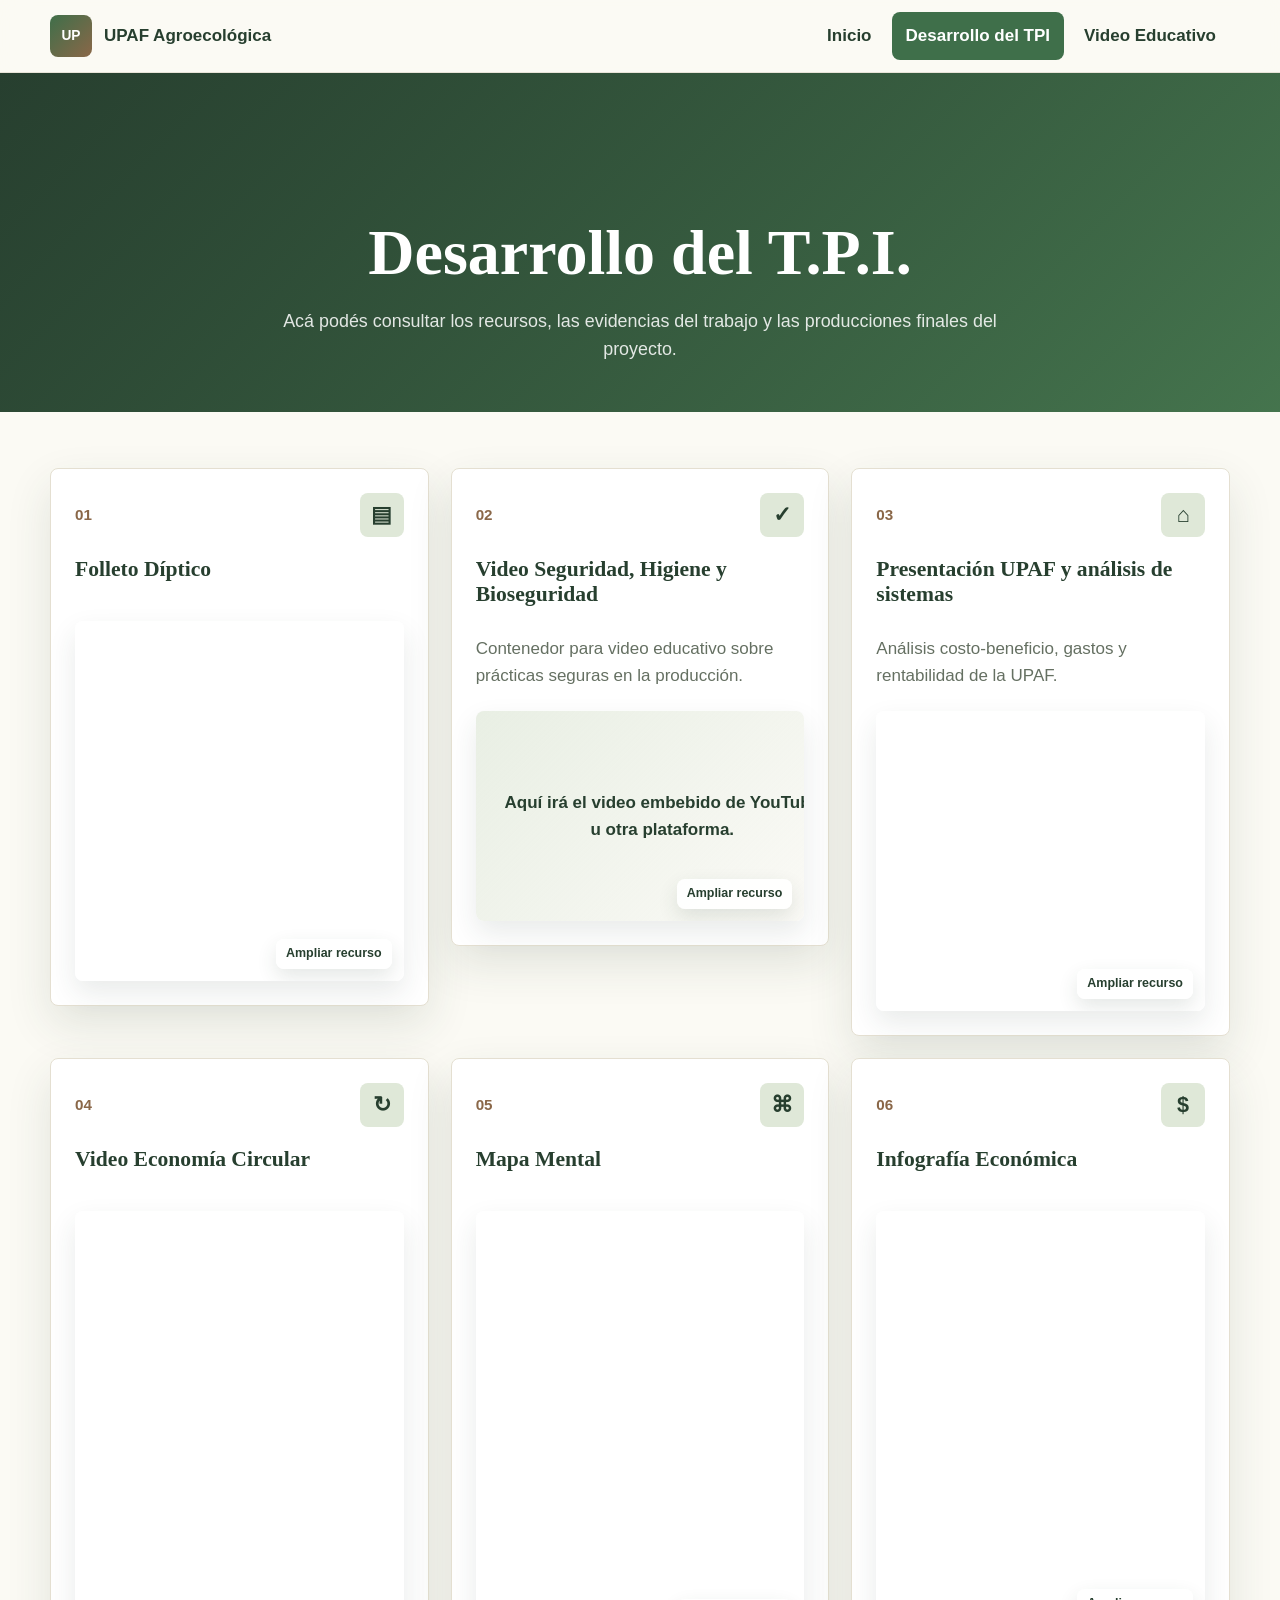
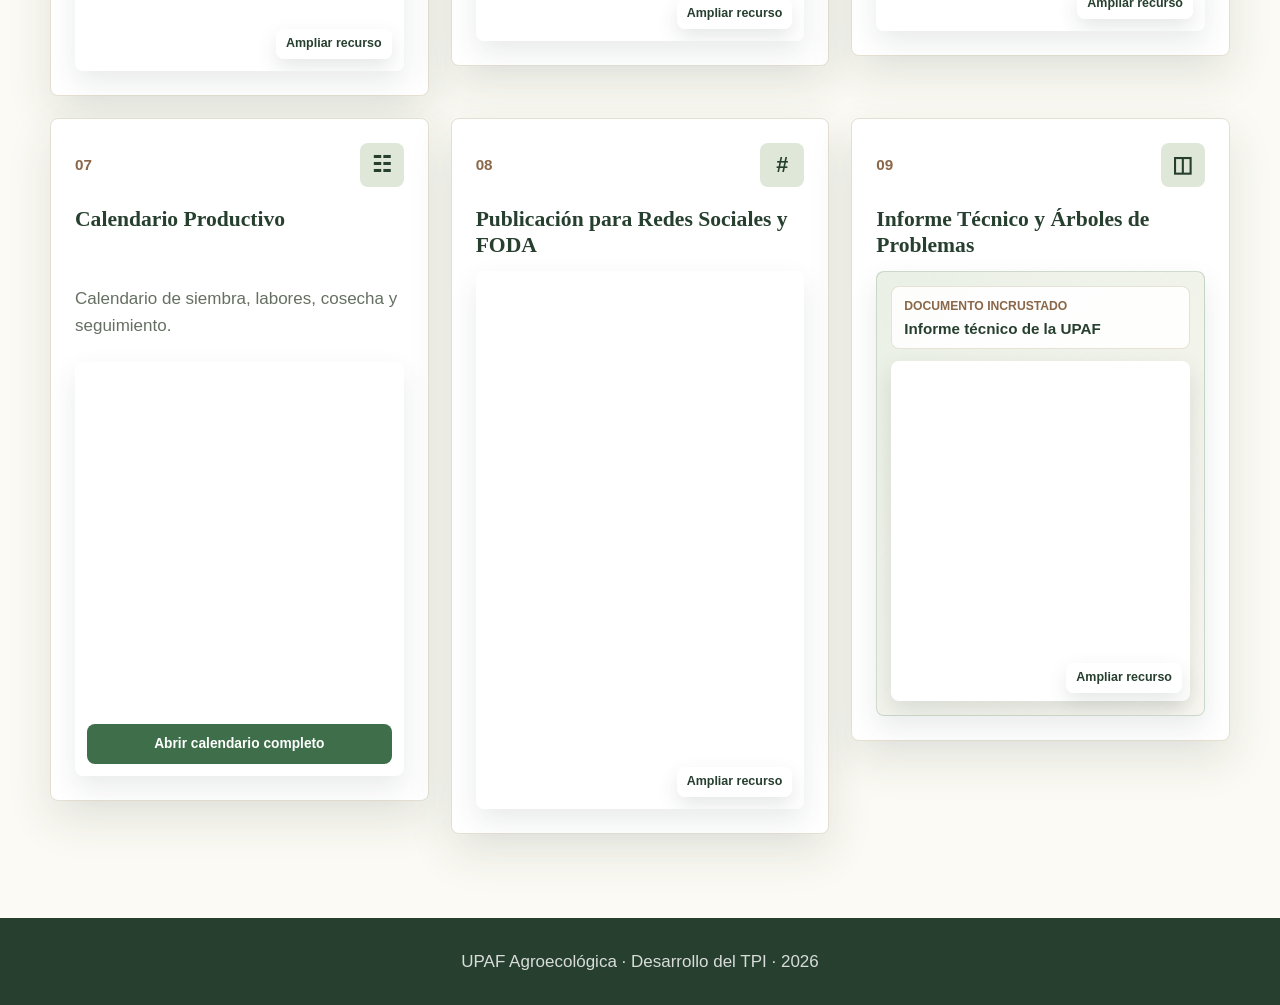
==== commit 6bfa51b7: "Simplificar la introducción al desarrollo del proyecto" ====
--- a/desarrollo.html
+++ b/desarrollo.html
@@ -33,7 +33,7 @@
       <div class="reveal">
         <p class="eyebrow">   </p>
         <h1>Desarrollo del T.P.I.</h1>
-        <p>Panel organizado para alojar los recursos, evidencias y producciones finales del recorrido.</p>
+        <p>Acá podés consultar los recursos, las evidencias del trabajo y las producciones finales del proyecto.</p>
       </div>
     </section>
 
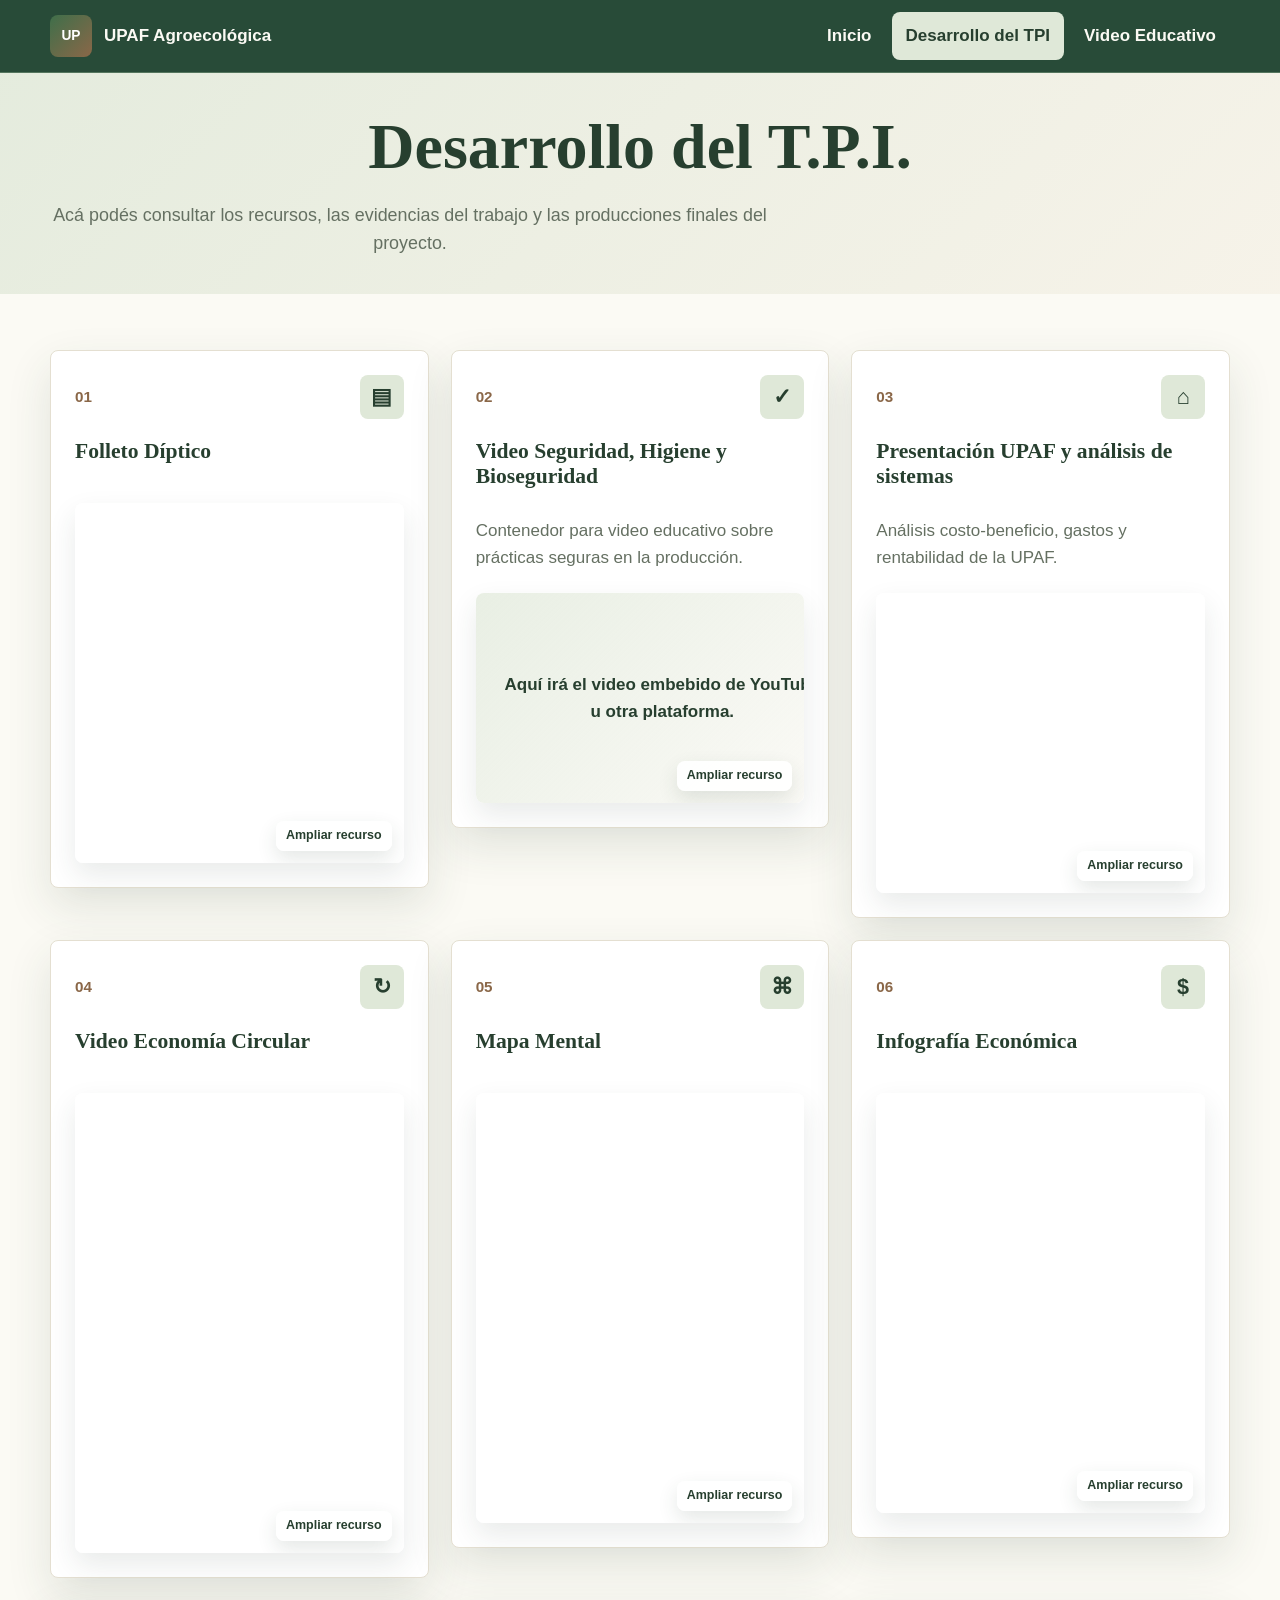
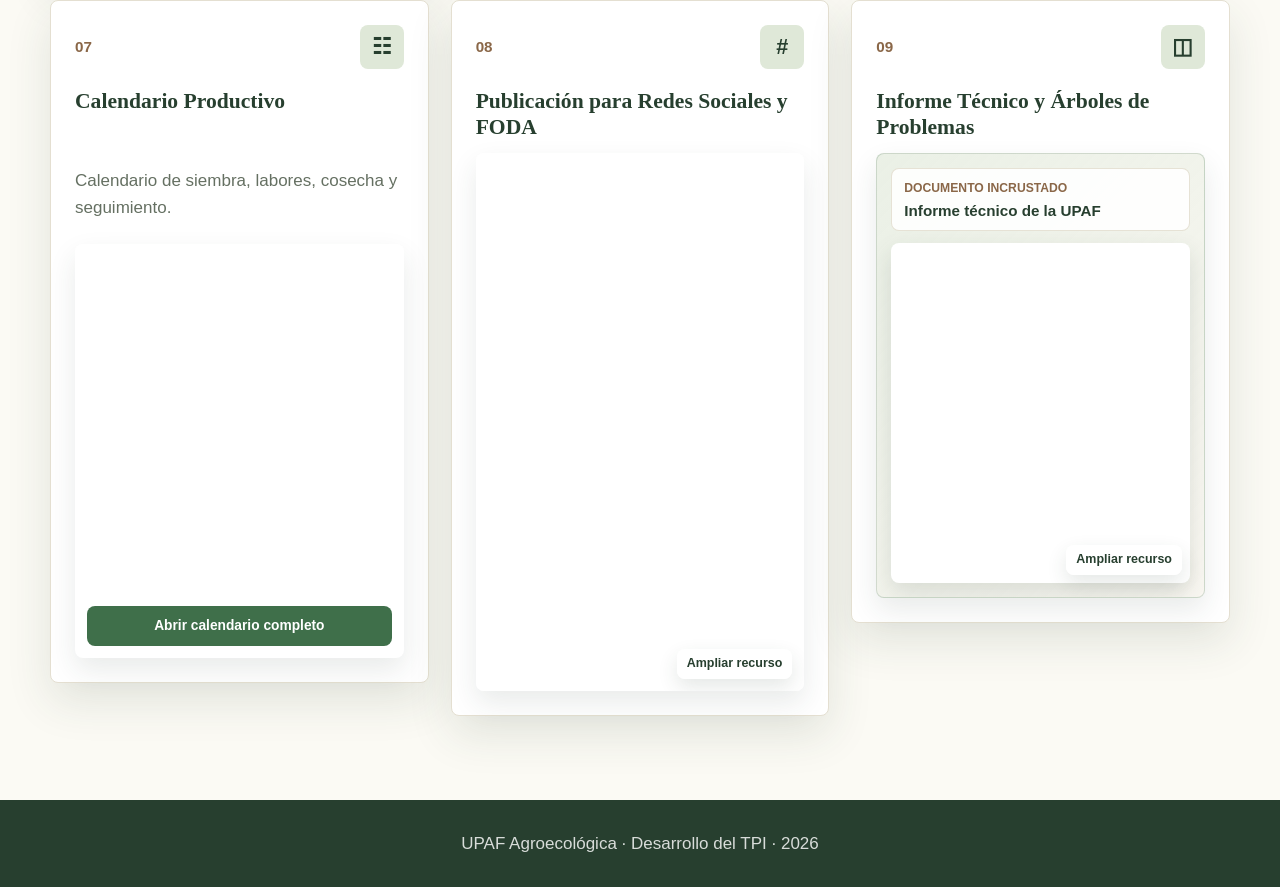
==== commit d4950c2d: "Compactar el encabezado de Desarrollo del TPI" ====
--- a/desarrollo.html
+++ b/desarrollo.html
@@ -5,6 +5,17 @@
   <meta name="viewport" content="width=device-width, initial-scale=1.0">
   <title>Desarrollo del Trabajo Práctico</title>
   <link rel="stylesheet" href="styles.css">
+  <style>
+    .page-title.development-title {
+      padding-block: clamp(24px, 3vw, 36px);
+    }
+
+    .development-title h1,
+    .development-title p {
+      margin-inline: auto;
+      text-align: center;
+    }
+  </style>
 </head>
 <body>
   <header class="site-header">
@@ -29,9 +40,8 @@
   </header>
 
   <main>
-    <section class="page-title dashboard-title">
+    <section class="page-title development-title">
       <div class="reveal">
-        <p class="eyebrow">   </p>
         <h1>Desarrollo del T.P.I.</h1>
         <p>Acá podés consultar los recursos, las evidencias del trabajo y las producciones finales del proyecto.</p>
       </div>
--- a/styles.css
+++ b/styles.css
@@ -48,9 +48,8 @@
   position: sticky;
   top: 0;
   z-index: 100;
-  border-bottom: 1px solid rgba(228, 223, 209, 0.8);
-  background: rgba(251, 250, 244, 0.92);
-  backdrop-filter: blur(14px);
+  border-bottom: 1px solid #55765e;
+  background: #284b38;
 }
 
 .navbar {
@@ -68,7 +67,7 @@
   align-items: center;
   gap: 12px;
   font-weight: 700;
-  color: var(--green-900);
+  color: var(--cream);
 }
 
 .brand-mark {
@@ -92,24 +91,29 @@
 .nav-links a {
   padding: 10px 14px;
   border-radius: var(--radius);
-  color: var(--green-900);
+  color: var(--cream);
   font-weight: 600;
   transition: background 180ms ease, color 180ms ease;
 }
 
 .nav-links a:hover,
 .nav-links a.active {
-  color: var(--white);
-  background: var(--green-700);
+  color: var(--green-900);
+  background: var(--sage);
+}
+
+.site-header :is(a, button):focus-visible {
+  outline: 2px solid var(--cream);
+  outline-offset: 3px;
 }
 
 .nav-toggle {
   display: none;
   width: 44px;
   height: 44px;
-  border: 1px solid var(--line);
-  border-radius: var(--radius);
-  background: var(--white);
+  border: 1px solid #86a28a;
+  border-radius: var(--radius);
+  background: transparent;
 }
 
 .nav-toggle span {
@@ -117,7 +121,7 @@
   width: 20px;
   height: 2px;
   margin: 5px auto;
-  background: var(--green-900);
+  background: var(--cream);
   transition: transform 180ms ease, opacity 180ms ease;
 }
 
@@ -577,9 +581,9 @@
     display: grid;
     gap: 8px;
     padding: 12px;
-    border: 1px solid var(--line);
+    border: 1px solid #86a28a;
     border-radius: var(--radius);
-    background: var(--white);
+    background: #284b38;
     box-shadow: var(--shadow);
     transform: translateY(-12px);
     opacity: 0;
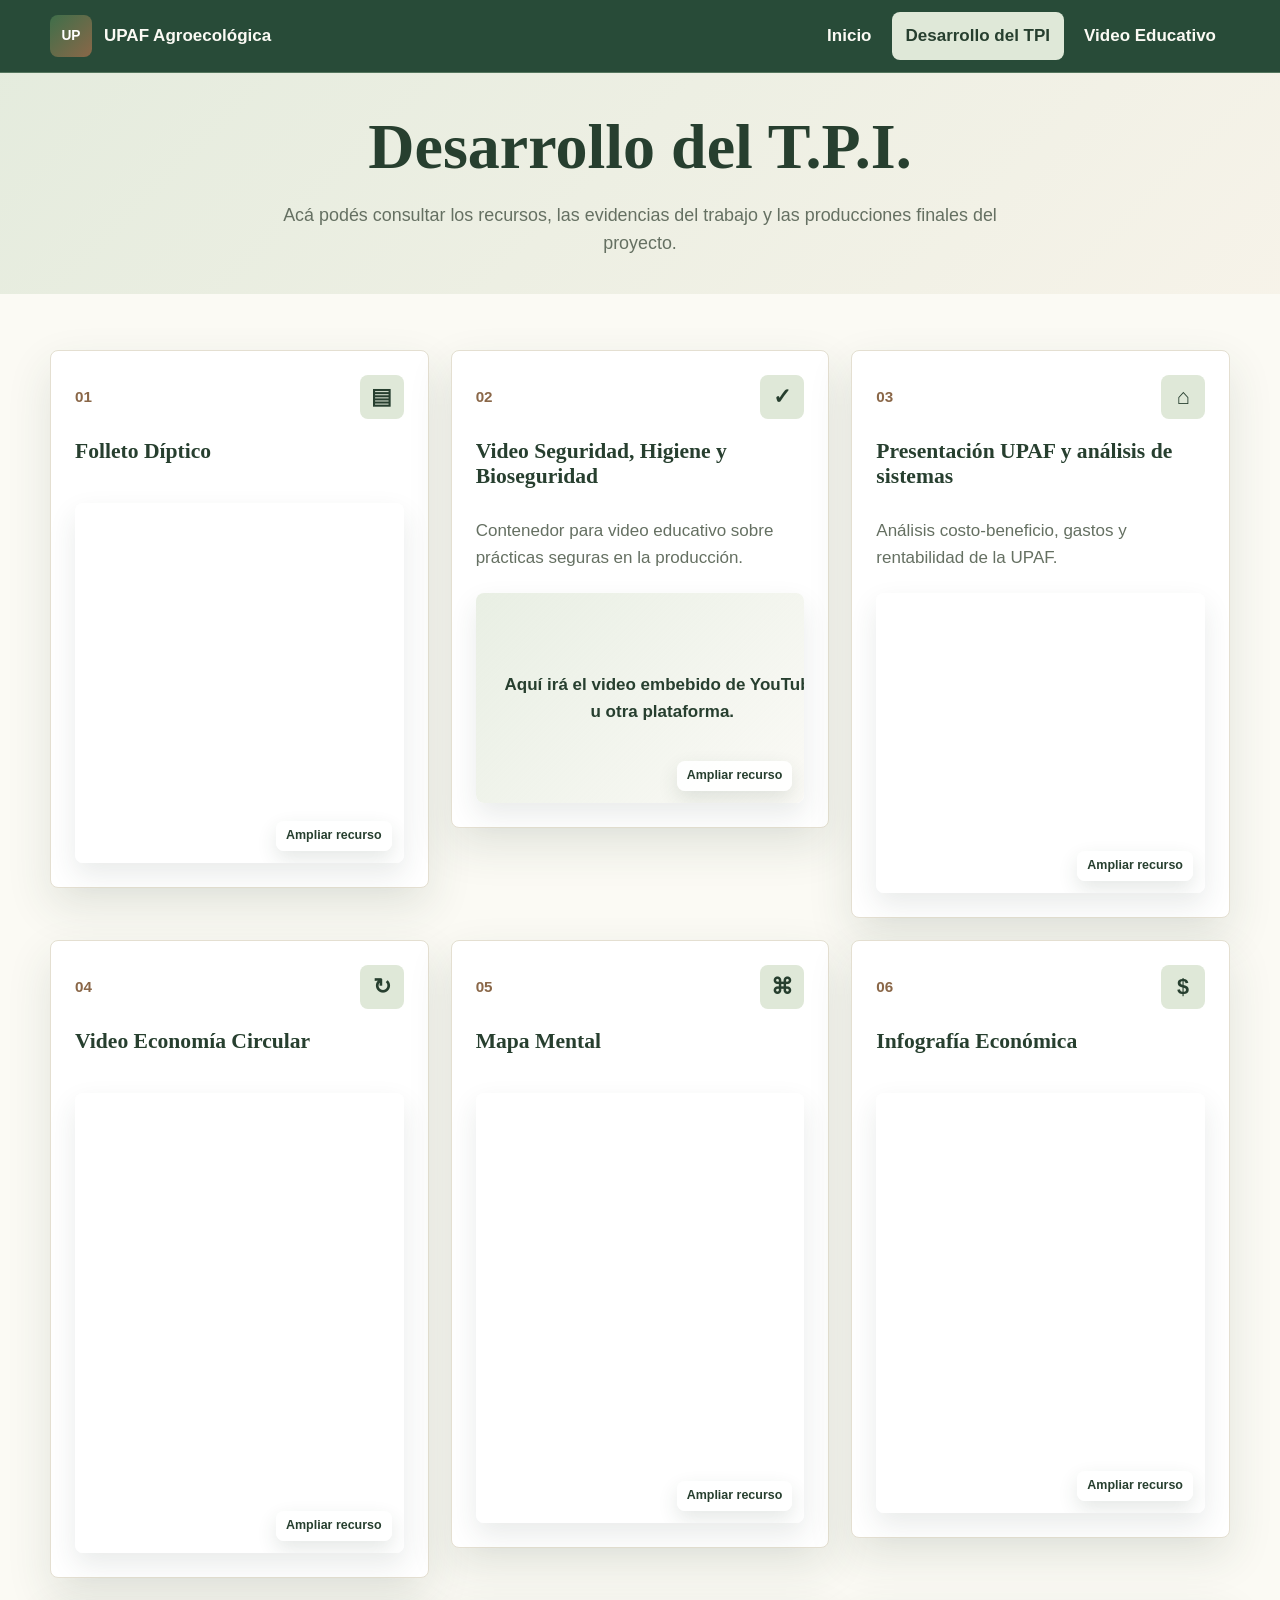
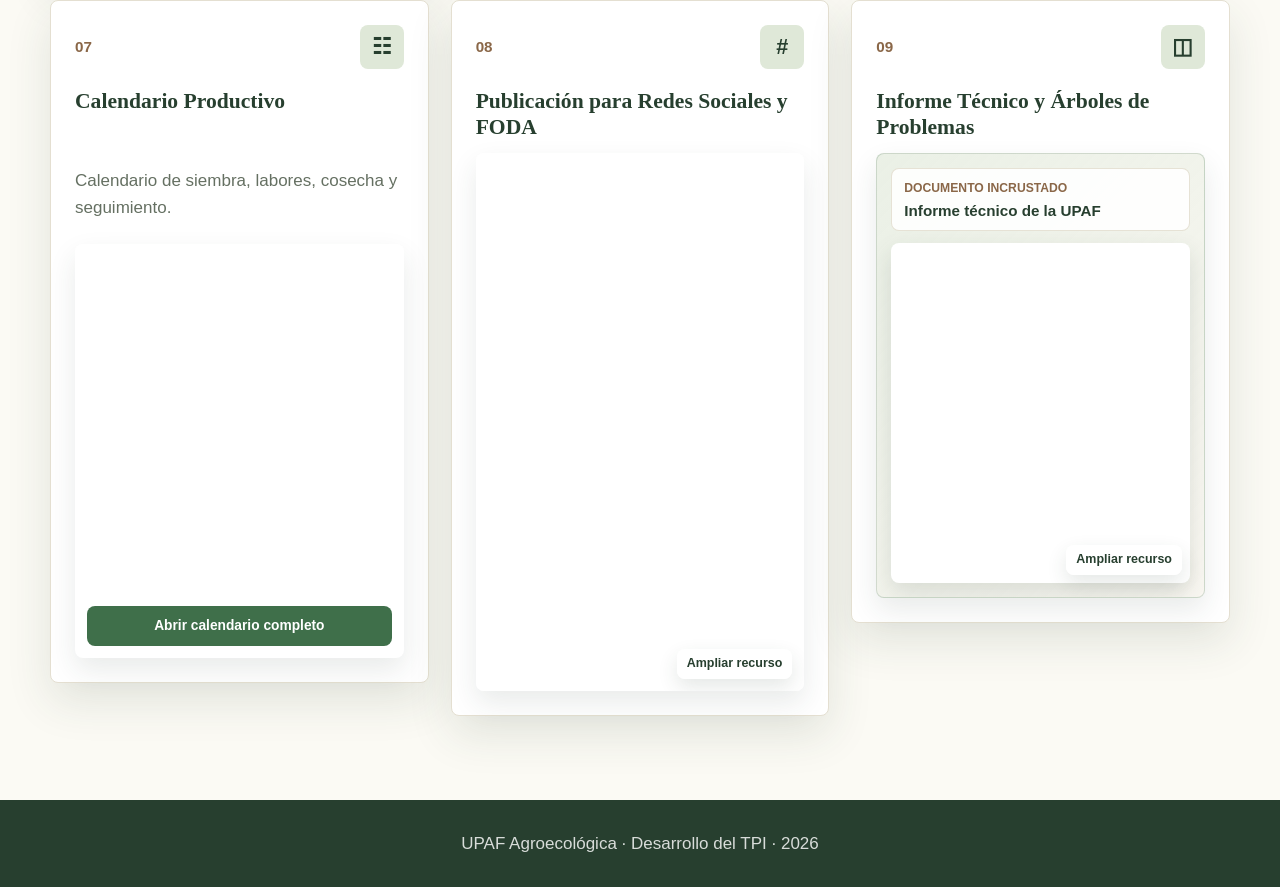
==== commit fe5474c7: "Alinear al centro el párrafo del encabezado del TPI" ====
--- a/desarrollo.html
+++ b/desarrollo.html
@@ -11,7 +11,7 @@
     }
 
     .development-title h1,
-    .development-title p {
+    .development-title p:not(.eyebrow) {
       margin-inline: auto;
       text-align: center;
     }
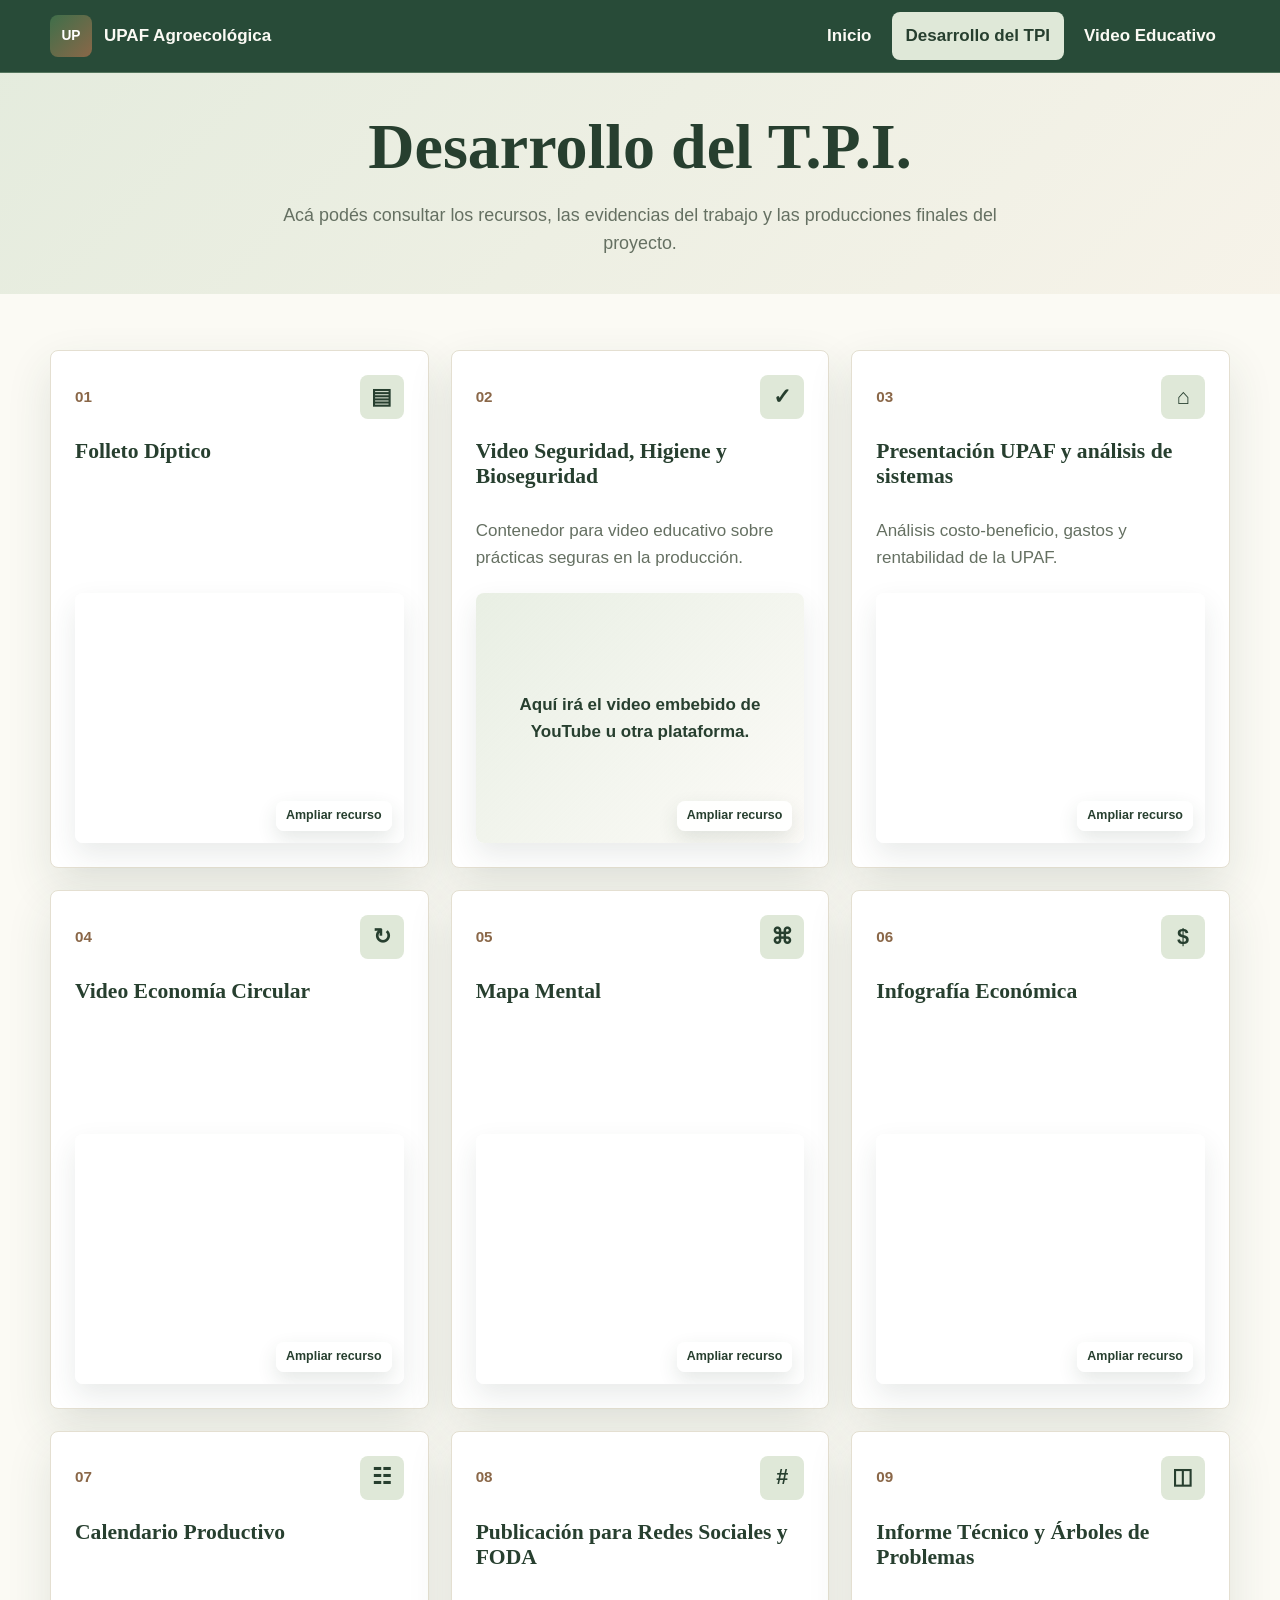
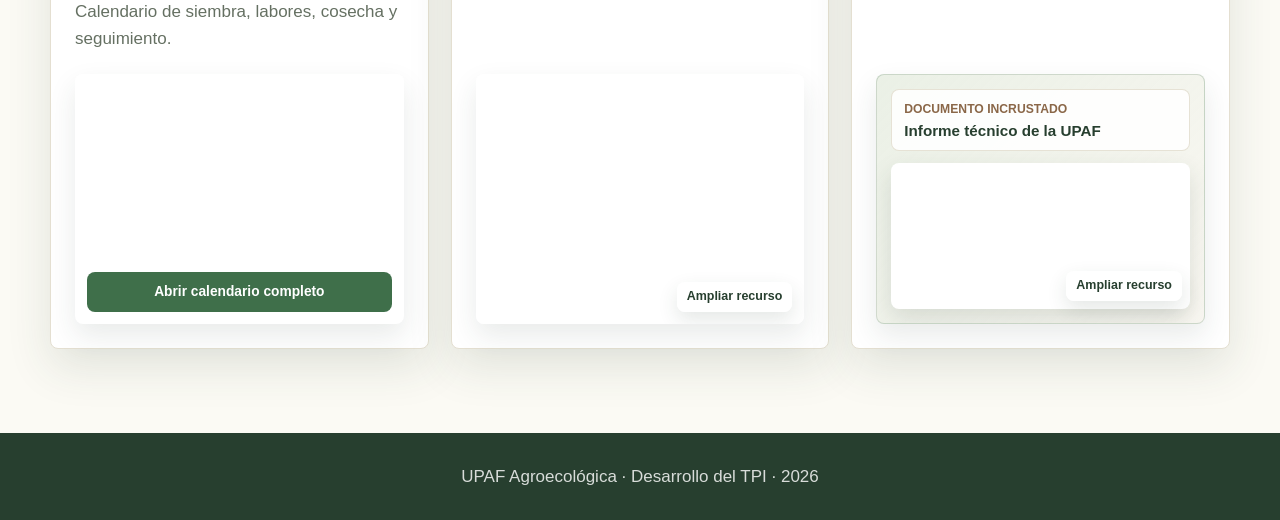
==== commit 0dfb178d: "Igualar el tamaño de las vistas previas del TPI" ====
--- a/desarrollo.html
+++ b/desarrollo.html
@@ -14,6 +14,29 @@
     .development-title p:not(.eyebrow) {
       margin-inline: auto;
       text-align: center;
+    }
+
+    .dashboard-grid:not(:has(.resource-card.is-expanded)) {
+      grid-auto-rows: 1fr;
+      align-items: stretch;
+    }
+
+    .dashboard-grid .resource-card:not(.is-expanded) .embed-tile {
+      display: flex;
+      flex-direction: column;
+      flex: none;
+      height: 250px;
+      min-height: 0;
+    }
+
+    .dashboard-grid .resource-card:not(.is-expanded) .embed-tile > :is(iframe, .embed-canvas) {
+      flex: 1 1 0;
+      min-height: 0;
+      height: auto !important;
+    }
+
+    .dashboard-grid .resource-card:not(.is-expanded) .report-preview-label {
+      flex-shrink: 0;
     }
   </style>
 </head>
@@ -266,5 +289,30 @@
   </footer>
 
   <script src="script.js"></script>
+  <script>
+    document.querySelectorAll('.embed-tile[role="button"]').forEach((preview) => {
+      const card = preview.closest(".resource-card");
+      const action = preview.querySelector(".tile-action");
+      const iframe = preview.querySelector("iframe");
+
+      if (iframe) iframe.inert = true;
+
+      function togglePreview() {
+        const expanded = card.classList.toggle("is-expanded");
+        preview.setAttribute("aria-expanded", String(expanded));
+        action.textContent = expanded ? "Reducir recurso" : "Ampliar recurso";
+        if (iframe) iframe.inert = !expanded;
+        if (expanded) card.scrollIntoView({ block: "start" });
+      }
+
+      preview.addEventListener("click", togglePreview);
+      preview.addEventListener("keydown", (event) => {
+        if (event.target === preview && (event.key === "Enter" || event.key === " ")) {
+          event.preventDefault();
+          togglePreview();
+        }
+      });
+    });
+  </script>
 </body>
 </html>
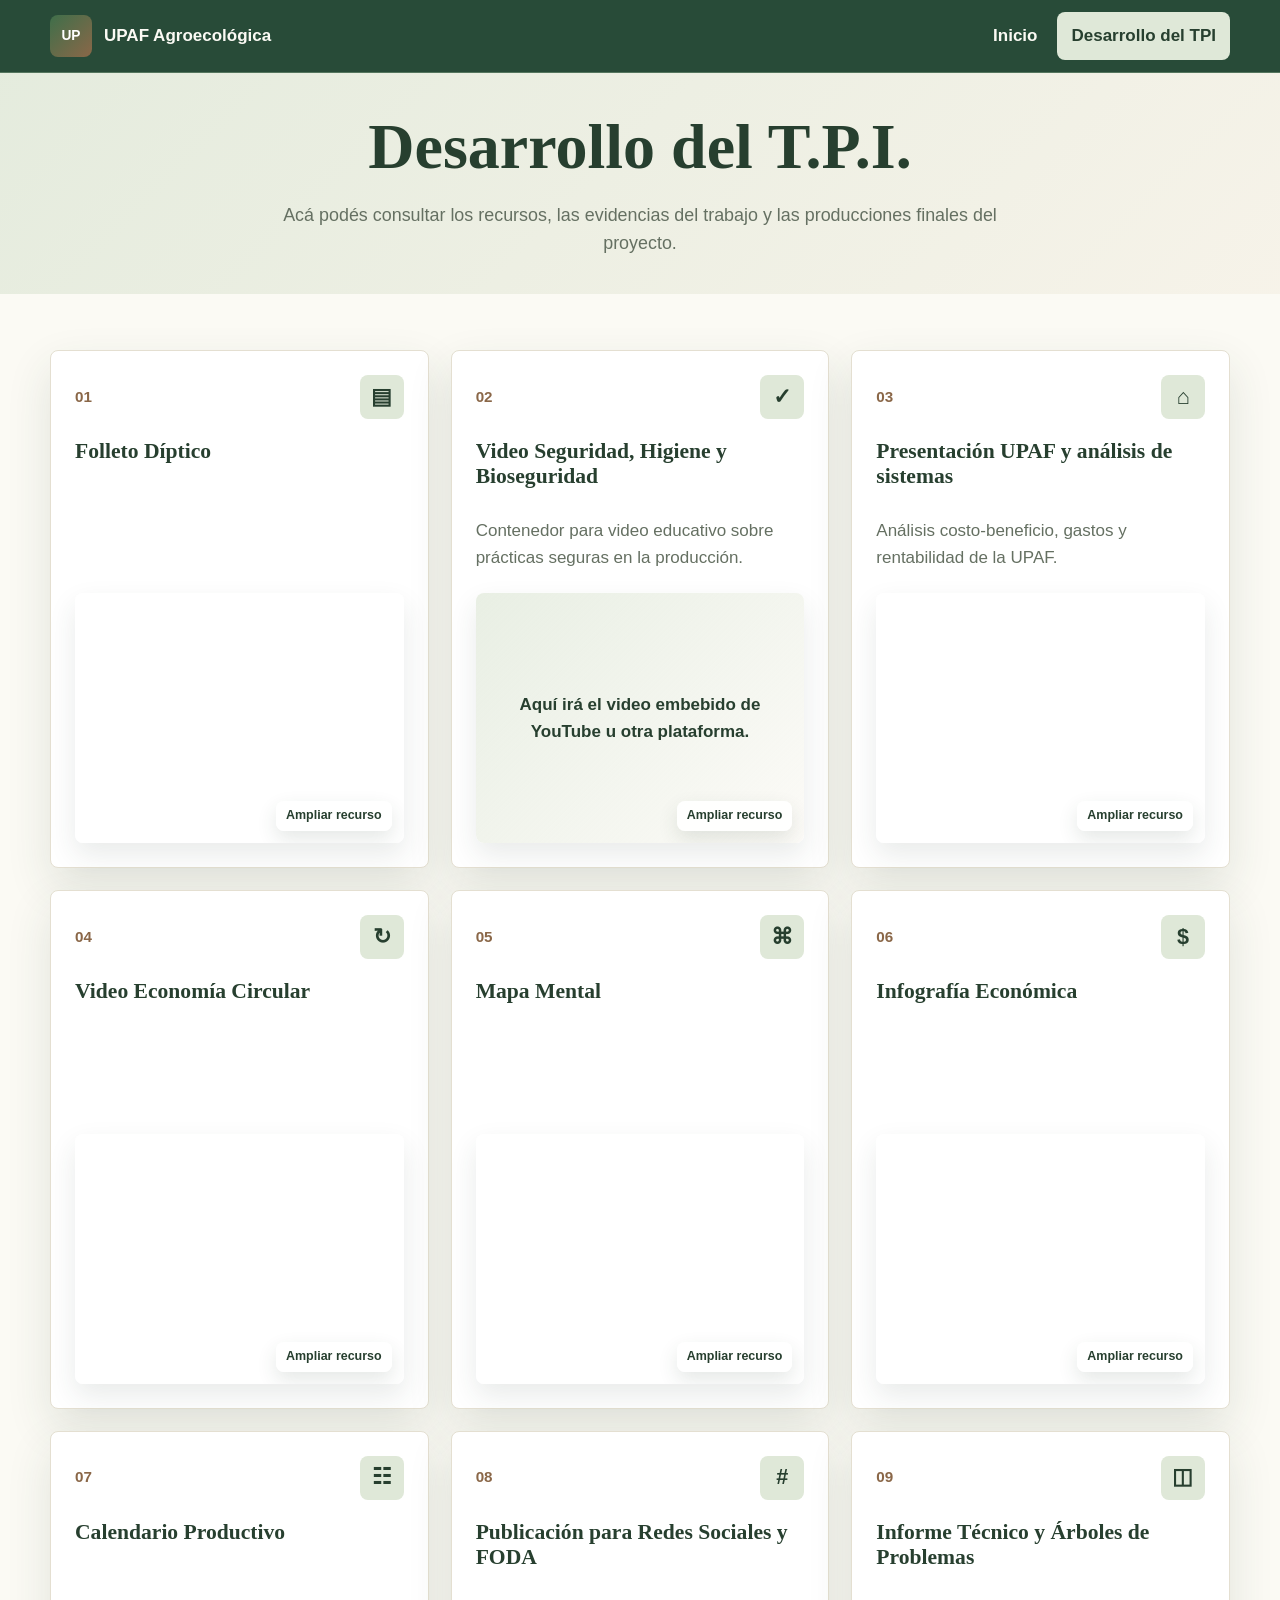
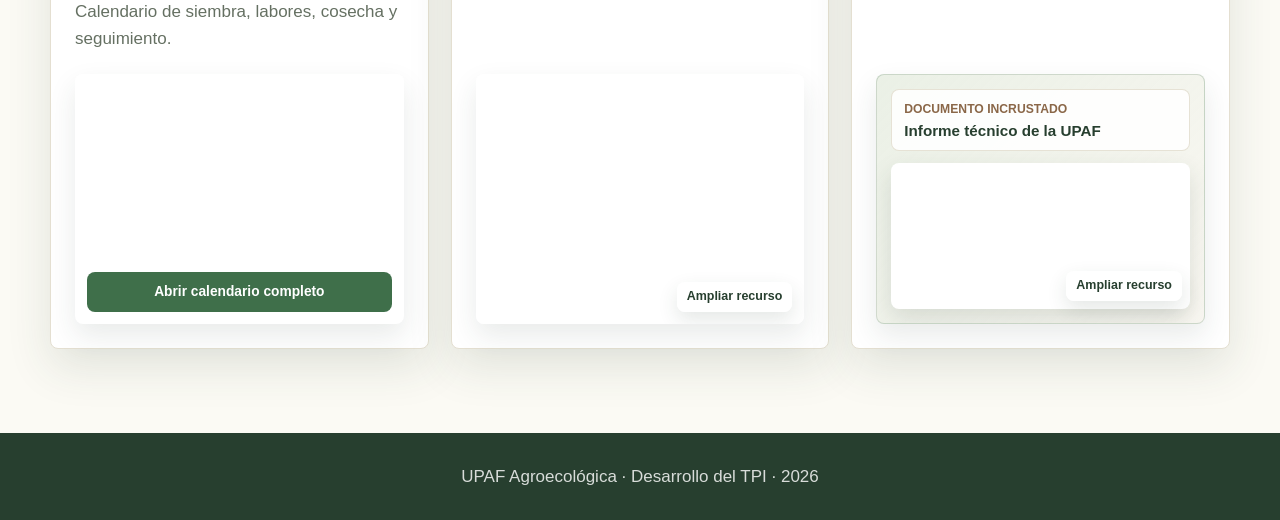
==== commit d2a4347c: "Quitar Video Educativo del menú de navegación" ====
--- a/desarrollo.html
+++ b/desarrollo.html
@@ -57,7 +57,6 @@
       <div class="nav-links">
         <a href="index.html">Inicio</a>
         <a class="active" href="desarrollo.html">Desarrollo del TPI</a>
-        <a href="video.html">Video Educativo</a>
       </div>
     </nav>
   </header>
